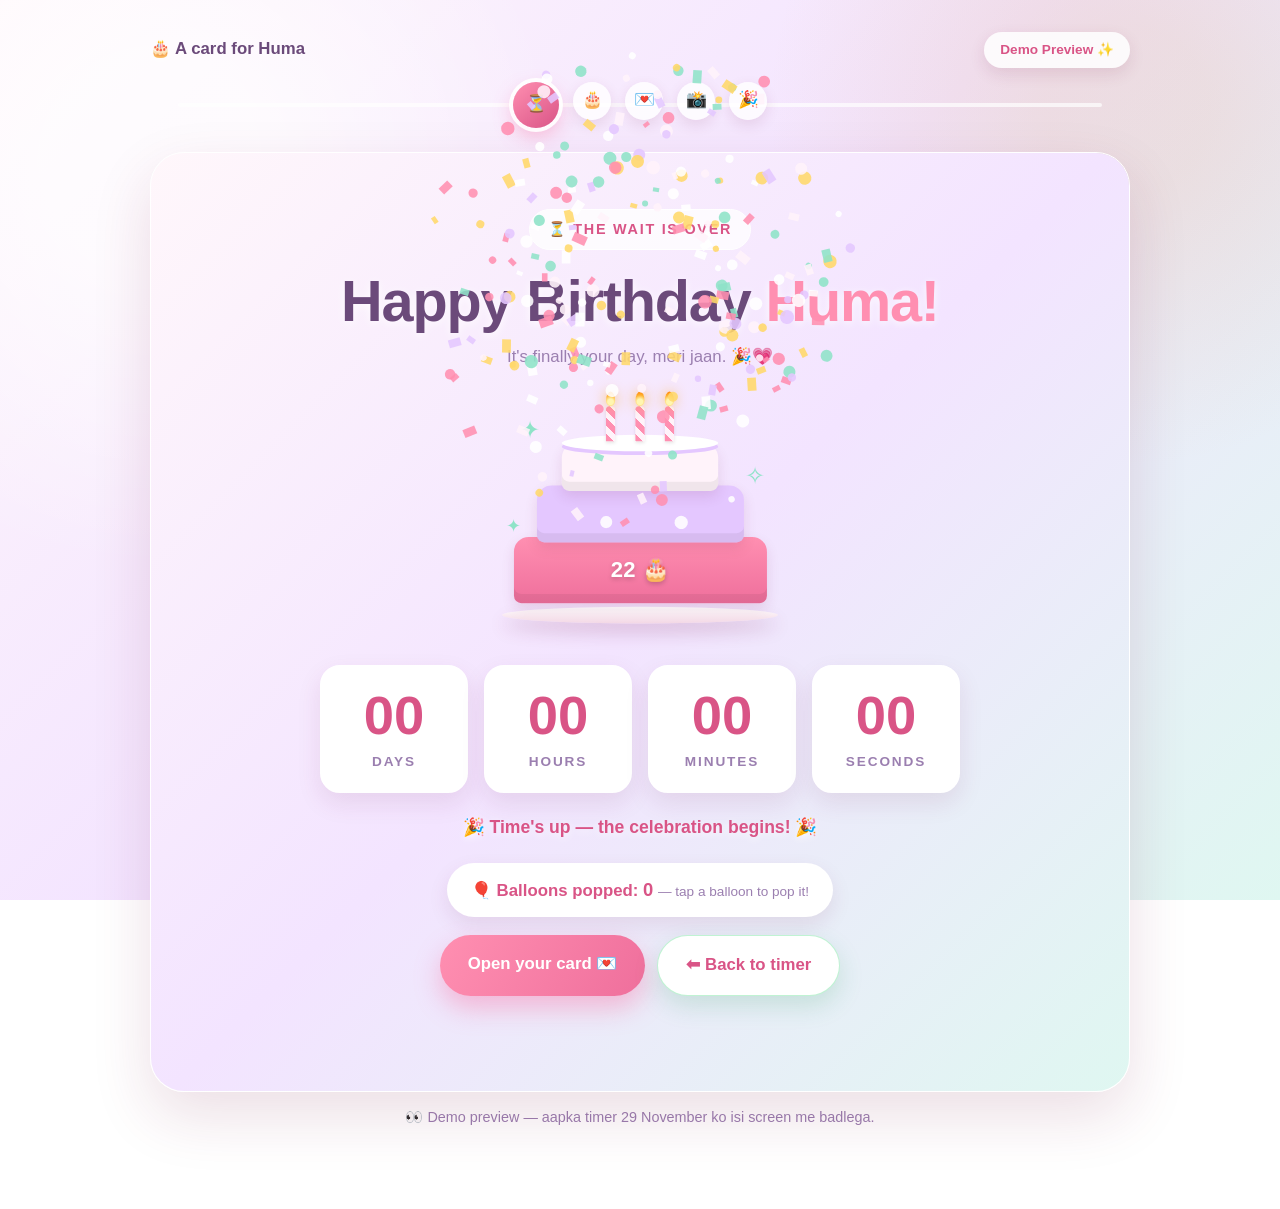
==== birthday-demo.html @ 2f36c4e3 "Huma" ====
<!DOCTYPE html>
<html lang="en">
<head>
  <meta charset="UTF-8" />
  <meta name="viewport" content="width=device-width, initial-scale=1.0" />
  <meta name="theme-color" content="#FF8FB1" />
  <meta name="description" content="A little birthday surprise for Huma — open the card and celebrate 29 November 💗" />
  <meta property="og:type" content="website" />
  <meta property="og:site_name" content="Huma's Birthday Card" />
  <meta property="og:title" content="Huma's Birthday Card 🎂" />
  <meta property="og:description" content="A little birthday surprise for Huma — open the card and celebrate 29 November 💗" />
  <meta property="og:image" content="https://huma-birthday-card.vercel.app/assets/images/og-preview.jpg" />
  <meta property="og:image:type" content="image/jpeg" />
  <meta property="og:image:width" content="1200" />
  <meta property="og:image:height" content="630" />
  <meta property="og:url" content="https://huma-birthday-card.vercel.app/" />
  <meta name="twitter:card" content="summary_large_image" />
  <meta name="twitter:title" content="Huma's Birthday Card 🎂" />
  <meta name="twitter:description" content="A little birthday surprise for Huma — open the card and celebrate 29 November 💗" />
  <meta name="twitter:image" content="https://huma-birthday-card.vercel.app/assets/images/og-preview.jpg" />

  <title>Demo — Happy Birthday, Huma! 🎉</title>
  <link rel="stylesheet" href="style.css?v=14" />
  <script src="script.js?v=2" defer></script>
  <script src="timer.js?v=5" defer></script>
  <script src="demo.js" defer></script>
</head>
<body data-page="timer">
  <canvas id="confetti" aria-hidden="true"></canvas>

  <main class="story-shell demo-shell">
    <div class="step-topbar">
      <span class="step-brand">🎂 A card for Huma</span>
      <span class="step-count">Demo Preview ✨</span>
    </div>
    <div class="progress-dots" aria-hidden="true">
      <span>⏳</span><span>🎂</span><span>💌</span><span>📸</span><span>🎉</span>
    </div>

    <section class="timer-section demo-section" id="demoSection">
      <div class="timer-bg" aria-hidden="true"></div>

      <div class="balloon-layer" id="balloonLayer" aria-hidden="true"></div>

      <div class="demo-content">
        <p class="eyebrow">⏳ The wait is over</p>
        <h1>Happy Birthday <span>Huma!</span></h1>
        <p class="timer-lead">It's finally your day, meri jaan. 🎉💗</p>

        <div class="cake-scene demo-cake" aria-hidden="true">
          <div class="sparkle s1">✦</div>
          <div class="sparkle s2">✧</div>
          <div class="sparkle s3">✦</div>
          <div class="candles">
            <div class="candle"><span class="flame"></span></div>
            <div class="candle"><span class="flame"></span></div>
            <div class="candle"><span class="flame"></span></div>
          </div>
          <div class="cake-layer layer-top"></div>
          <div class="cake-layer layer-mid"></div>
          <div class="cake-layer layer-base"></div>
          <div class="cake-plate"></div>
        </div>

        <div class="countdown-timer demo-timer" id="countdownTimer" aria-label="Countdown finished">
          <div class="timer-box"><span>00</span><small>Days</small></div>
          <div class="timer-box"><span>00</span><small>Hours</small></div>
          <div class="timer-box"><span>00</span><small>Minutes</small></div>
          <div class="timer-box"><span>00</span><small>Seconds</small></div>
        </div>

        <p class="demo-done">🎉 Time's up — the celebration begins! 🎉</p>

        <div class="pop-badge">
          🎈 Balloons popped: <strong id="popCount">0</strong>
          <span>— tap a balloon to pop it!</span>
        </div>

        <div class="timer-buttons">
          <a class="btn btn-primary" href="cover.html">Open your card 💌</a>
          <a class="btn btn-secondary" href="timer.html">⬅ Back to timer</a>
        </div>
      </div>
    </section>

    <p class="demo-note">👀 Demo preview — aapka timer 29 November ko isi screen me badlega.</p>
  </main>
</body>
</html>
---- style.css ----
/* ============================================================
   Birthday Wish for Huma — styles
   Palette: #FA699E | #FF9FC7 | #FFE7F0 | #4ADD82
   ============================================================ */

:root {
  --pink: #ff8fb1;
  --pink-soft: #e4c7ff;
  --pink-pale: #fff3fa;
  --green: #8fe3c8; /* mint accent */
  --ink: #6b4a7a;
  --ink-light: #9b7fb0;
  --white: #fffafd;
  --shadow: 0 20px 50px rgba(122, 30, 74, 0.18);
  --radius: 24px;
}

* {
  box-sizing: border-box;
  margin: 0;
  padding: 0;
}

html {
  scroll-behavior: smooth;
}

body {
  min-height: 100vh;
  font-family: "Trebuchet MS", "Segoe UI", Verdana, sans-serif;
  color: var(--ink);
  background:
    radial-gradient(circle at 12% 18%, rgba(255, 255, 255, 0.7) 0 8%, transparent 30%),
    radial-gradient(circle at 88% 12%, rgba(216, 166, 87, 0.16) 0 6%, transparent 26%),
    linear-gradient(135deg, #fff7fb 0%, #f3e4ff 48%, #dff7f1 100%);
  background-attachment: fixed;
  overflow-x: hidden;
  line-height: 1.6;
}

/* Confetti canvas */
#confetti {
  position: fixed;
  inset: 0;
  width: 100%;
  height: 100%;
  pointer-events: none;
  z-index: 40;
}

/* Floating background emojis */
.floaties {
  position: fixed;
  inset: 0;
  pointer-events: none;
  z-index: 0;
  overflow: hidden;
}

.floatie {
  position: absolute;
  bottom: -80px;
  font-size: 2rem;
  opacity: 0.55;
  animation: floatUp linear infinite;
}

.f1 { left: 6%;  font-size: 2.6rem; animation-duration: 17s; animation-delay: 0s; }
.f2 { left: 19%; animation-duration: 21s; animation-delay: 3s; }
.f3 { left: 31%; font-size: 1.6rem; animation-duration: 15s; animation-delay: 6s; }
.f4 { left: 46%; animation-duration: 24s; animation-delay: 1s; }
.f5 { left: 61%; font-size: 2.2rem; animation-duration: 19s; animation-delay: 8s; }
.f6 { left: 75%; animation-duration: 22s; animation-delay: 4s; }
.f7 { left: 88%; font-size: 1.7rem; animation-duration: 18s; animation-delay: 2s; }
.f8 { left: 96%; font-size: 2rem; animation-duration: 25s; animation-delay: 10s; }

@keyframes floatUp {
  0%   { transform: translateY(0) rotate(0deg); opacity: 0; }
  10%  { opacity: 0.55; }
  90%  { opacity: 0.55; }
  100% { transform: translateY(-115vh) rotate(25deg); opacity: 0; }
}

/* ========================= HERO ========================= */
.hero {
  position: relative;
  z-index: 1;
  min-height: 100vh;
  display: flex;
  flex-direction: column;
  justify-content: center;
  align-items: center;
  padding: 70px 24px 90px;
}

.hero-inner {
  width: min(1120px, 100%);
  display: grid;
  grid-template-columns: 1.15fr 0.85fr;
  gap: 60px;
  align-items: center;
}

.eyebrow {
  display: inline-block;
  font-size: 0.85rem;
  letter-spacing: 0.12em;
  text-transform: uppercase;
  font-weight: bold;
  color: var(--ink-light);
  background: rgba(255, 255, 255, 0.6);
  padding: 8px 18px;
  border-radius: 999px;
  border: 1px solid rgba(255, 255, 255, 0.8);
  margin-bottom: 20px;
}

h1 {
  font-size: clamp(2.6rem, 6vw, 4.8rem);
  line-height: 1.08;
  font-weight: 900;
  letter-spacing: -0.02em;
  text-shadow: 0 4px 18px rgba(255, 255, 255, 0.45);
}

h1 .name {
  display: block;
  margin-top: 6px;
  font-size: 0.72em;
  background: linear-gradient(90deg, var(--pink), #d95486 45%, var(--green));
  -webkit-background-clip: text;
  background-clip: text;
  color: transparent;
  -webkit-text-fill-color: transparent;
}

.badges {
  display: flex;
  flex-wrap: wrap;
  gap: 12px;
  margin: 24px 0 18px;
}

.badge {
  font-size: 0.95rem;
  font-weight: bold;
  padding: 9px 18px;
  border-radius: 999px;
  background: var(--white);
  box-shadow: 0 8px 20px rgba(122, 30, 74, 0.12);
}

.badge-age { color: #d95486; }
.badge-age strong { font-size: 1.15rem; }
.badge-date { color: #2f9e5c; background: #f2fff7; }

.hero-subtitle {
  font-size: 1.1rem;
  color: var(--ink-light);
  margin-bottom: 28px;
}

.hero-actions {
  display: flex;
  flex-wrap: wrap;
  gap: 14px;
  margin-top: 28px;
}

.btn {
  border: none;
  cursor: pointer;
  font-family: inherit;
  font-size: 1rem;
  font-weight: bold;
  padding: 14px 26px;
  border-radius: 999px;
  transition: transform 0.2s ease, box-shadow 0.2s ease, background 0.2s ease;
}

.btn:hover { transform: translateY(-3px); }
.btn:active { transform: translateY(0); }
.btn:focus-visible { outline: 3px solid var(--green); outline-offset: 3px; }

.btn-primary {
  color: #fff;
  background: linear-gradient(120deg, var(--pink), #ef6f9c);
  box-shadow: 0 12px 26px rgba(250, 105, 158, 0.4);
}
.btn-primary:hover { box-shadow: 0 16px 32px rgba(250, 105, 158, 0.5); }

.btn-secondary {
  color: #2f9e5c;
  background: #fff;
  box-shadow: 0 10px 24px rgba(47, 158, 92, 0.18);
  border: 1px solid rgba(74, 221, 130, 0.35);
}

.btn-secondary.playing {
  background: var(--green);
  color: #fff;
}

/* ---------- Cake illustration ---------- */
.hero-art {
  position: relative;
  display: flex;
  flex-direction: column;
  align-items: center;
  justify-content: center;
  min-height: 380px;
}

.glow-ring {
  position: absolute;
  width: 330px;
  height: 330px;
  border-radius: 50%;
  background: radial-gradient(circle, rgba(255, 255, 255, 0.7) 0%, rgba(255, 159, 199, 0.25) 55%, transparent 72%);
  animation: pulse 4s ease-in-out infinite;
}

@keyframes pulse {
  0%, 100% { transform: scale(1); opacity: 0.8; }
  50% { transform: scale(1.08); opacity: 1; }
}

.cake-scene {
  position: relative;
  width: 280px;
  height: 270px;
  display: flex;
  flex-direction: column;
  align-items: center;
  justify-content: flex-end;
}

.candles {
  display: flex;
  gap: 22px;
  margin-bottom: 2px;
  z-index: 3;
}

.candle {
  width: 10px;
  height: 38px;
  background: repeating-linear-gradient(45deg, var(--pink) 0 6px, var(--pink-pale) 6px 12px);
  border-radius: 4px 4px 0 0;
  position: relative;
  box-shadow: 0 2px 4px rgba(0,0,0,0.1);
}

.flame {
  position: absolute;
  top: -16px;
  left: 50%;
  width: 10px;
  height: 16px;
  margin-left: -5px;
  background: radial-gradient(circle at 50% 70%, #fff6b0 0 25%, #ffb02e 60%, #ff7b00 100%);
  border-radius: 50% 50% 50% 50% / 60% 60% 40% 40%;
  transform-origin: bottom center;
  animation: flicker 0.7s ease-in-out infinite alternate;
  box-shadow: 0 0 14px rgba(255, 176, 46, 0.8);
}

.candle:nth-child(2) .flame { animation-delay: 0.2s; }
.candle:nth-child(3) .flame { animation-delay: 0.4s; }

@keyframes flicker {
  from { transform: rotate(-6deg) scaleY(1); }
  to   { transform: rotate(6deg) scaleY(1.12); }
}

.cake-layer {
  width: 100%;
  border-radius: 16px 16px 8px 8px;
  box-shadow: inset 0 -10px 0 rgba(0, 0, 0, 0.06), 0 6px 14px rgba(122, 30, 74, 0.12);
  position: relative;
}

.layer-top {
  width: 170px;
  height: 52px;
  background: var(--pink-pale);
  z-index: 2;
}
.layer-top::before {
  content: "";
  position: absolute;
  top: -9px;
  left: 0;
  right: 0;
  height: 18px;
  border-radius: 50%;
  background: #fff;
  box-shadow: 0 4px 0 var(--pink-soft);
}
.layer-mid {
  width: 225px;
  height: 62px;
  background: var(--pink-soft);
  z-index: 1;
  margin-top: -6px;
}
.layer-base {
  width: 275px;
  height: 72px;
  background: linear-gradient(180deg, var(--pink), #ef6f9c);
  margin-top: -6px;
}
.layer-base::after {
  content: "22 🎂";
  position: absolute;
  inset: 0;
  display: grid;
  place-items: center;
  color: #fff;
  font-weight: 900;
  font-size: 1.5rem;
  text-shadow: 0 2px 6px rgba(0,0,0,0.2);
}

.cake-plate {
  width: 300px;
  height: 18px;
  border-radius: 50%;
  background: linear-gradient(180deg, #fff, #f3d7e5);
  margin-top: 4px;
  box-shadow: 0 10px 20px rgba(122, 30, 74, 0.2);
}

.sparkle {
  position: absolute;
  color: var(--green);
  font-size: 1.6rem;
  animation: twinkle 1.8s ease-in-out infinite;
}
.s1 { top: 40px; left: 10px; }
.s2 { top: 90px; right: 4px; animation-delay: 0.6s; }
.s3 { top: 150px; left: -6px; font-size: 1.2rem; animation-delay: 1s; }

@keyframes twinkle {
  0%, 100% { transform: scale(0.7); opacity: 0.4; }
  50% { transform: scale(1.25); opacity: 1; }
}

.art-caption {
  margin-top: 18px;
  font-weight: bold;
  color: var(--ink);
  text-shadow: 0 2px 8px rgba(255, 255, 255, 0.85);
  font-size: 1.05rem;
}

.scroll-hint {
  position: absolute;
  bottom: 26px;
  left: 50%;
  transform: translateX(-50%);
  color: rgba(90, 30, 66, 0.7);
  text-decoration: none;
  font-size: 0.85rem;
  letter-spacing: 0.1em;
  animation: bob 2s ease-in-out infinite;
}
@keyframes bob { 0%,100% { transform: translate(-50%, 0); } 50% { transform: translate(-50%, 8px); } }

/* ========================= SECTIONS ========================= */
.wish-section {
  position: relative;
  z-index: 1;
  padding: 90px 24px 40px;
  max-width: 900px;
  margin: 0 auto;
}

.section-heading {
  text-align: center;
  margin-bottom: 40px;
}

.kicker {
  display: inline-block;
  font-size: 0.8rem;
  text-transform: uppercase;
  letter-spacing: 0.18em;
  font-weight: bold;
  color: #2f9e5c;
  background: rgba(255, 255, 255, 0.75);
  padding: 6px 16px;
  border-radius: 999px;
  margin-bottom: 14px;
}

.section-heading h2 {
  font-size: clamp(1.8rem, 4vw, 2.8rem);
  color: var(--ink);
  text-shadow: 0 2px 8px rgba(255, 255, 255, 0.85);
}

.section-heading p {
  color: var(--ink);
  margin-top: 8px;
  font-size: 1rem;
}

/* ---------- Envelope & letter ---------- */
.wish-stage {
  position: relative;
  min-height: 340px;
  display: grid;
  place-items: center;
}

.envelope {
  width: 280px;
  height: 190px;
  position: relative;
  transition: opacity 0.5s ease, transform 0.5s ease;
}

.envelope.hidden {
  opacity: 0;
  transform: translateY(-20px) scale(0.9);
  pointer-events: none;
}

.envelope-body {
  position: absolute;
  inset: 0;
  background: linear-gradient(160deg, #fff, var(--pink-pale));
  border-radius: 14px;
  box-shadow: var(--shadow);
  display: flex;
  flex-direction: column;
  justify-content: flex-end;
  align-items: center;
  padding-bottom: 22px;
  border: 1px solid rgba(250, 105, 158, 0.2);
}

.envelope-flap {
  position: absolute;
  top: 0;
  left: 0;
  right: 0;
  height: 110px;
  background: linear-gradient(160deg, var(--pink-soft), var(--pink));
  clip-path: polygon(0 0, 100% 0, 50% 100%);
  border-radius: 14px 14px 0 0;
  z-index: 2;
}

.seal {
  position: absolute;
  top: 78px;
  left: 50%;
  transform: translateX(-50%);
  width: 46px;
  height: 46px;
  border-radius: 50%;
  background: #fff;
  display: grid;
  place-items: center;
  font-size: 1.3rem;
  box-shadow: 0 4px 12px rgba(122, 30, 74, 0.25);
  z-index: 3;
}

.envelope-body p {
  font-weight: bold;
  color: #d95486;
  font-size: 1.05rem;
}
.envelope-body small { color: var(--ink-light); font-size: 0.78rem; }

.letter {
  display: none;
  width: min(680px, 100%);
  background: var(--white);
  border-radius: var(--radius);
  padding: 44px 42px;
  box-shadow: var(--shadow);
  border: 1px solid rgba(250, 105, 158, 0.18);
  position: relative;
  overflow: hidden;
}

.letter::before {
  content: "";
  position: absolute;
  top: 0; left: 0; right: 0;
  height: 8px;
  background: linear-gradient(90deg, var(--pink), var(--pink-soft), var(--green));
}

.letter.show {
  display: block;
  animation: letterIn 0.7s cubic-bezier(0.2, 0.8, 0.2, 1) both;
}

@keyframes letterIn {
  from { opacity: 0; transform: translateY(40px) rotate(-2deg) scale(0.96); }
  to   { opacity: 1; transform: translateY(0) rotate(0) scale(1); }
}

.letter-head { text-align: center; margin-bottom: 24px; }
.letter-head span { font-size: 2rem; }
.letter-head h3 { color: #d95486; font-size: 1.7rem; margin-top: 4px; }

.letter-body p {
  margin-bottom: 18px;
  font-size: 1.05rem;
  line-height: 1.85;
  color: var(--ink);
}

.letter-body .lead {
  font-weight: bold;
  font-size: 1.15rem;
  color: #d95486;
  background: linear-gradient(90deg, var(--pink-pale), transparent);
  padding: 12px 16px;
  border-radius: 12px;
  border-left: 4px solid var(--pink);
}

.letter-body .sign-off {
  text-align: center;
  font-size: 1.4rem;
  font-weight: 900;
  margin-top: 26px;
  color: #2f9e5c;
}

.letter-foot {
  text-align: center;
  margin-top: 26px;
  padding-top: 18px;
  border-top: 1px dashed var(--pink-soft);
  font-style: italic;
  color: var(--ink-light);
}

/* ========================= FOOTER ========================= */
.footer {
  position: relative;
  z-index: 1;
  text-align: center;
  padding: 40px 20px 50px;
  color: #fff;
  background: linear-gradient(120deg, rgba(209, 60, 134, 0.85), rgba(250, 105, 158, 0.85));
}

.footer-hearts { font-size: 1.4rem; letter-spacing: 6px; margin-bottom: 10px; }
.footer p { margin: 4px 0; }
.footer-small { font-size: 0.85rem; opacity: 0.85; }

/* ========================= RESPONSIVE ========================= */
@media (max-width: 900px) {
  .hero-inner {
    grid-template-columns: 1fr;
    text-align: center;
    gap: 30px;
  }
  .badges, .hero-actions { justify-content: center; }
  .hero-art { order: -1; min-height: 320px; }
}

@media (max-width: 560px) {
  .hero { padding: 50px 18px 80px; }
  .letter { padding: 30px 22px; }
  .letter-body p { font-size: 0.98rem; }
  .btn { padding: 12px 18px; font-size: 0.92rem; }
  .floatie { font-size: 1.5rem; }
}

@media (prefers-reduced-motion: reduce) {
  *, *::before, *::after {
    animation-duration: 0.01ms !important;
    animation-iteration-count: 1 !important;
    scroll-behavior: auto !important;
  }
}

/* ============================================================
   MULTI-PAGE ADDITIONS: nav, inner pages, gallery, lightbox
   ============================================================ */

/* ---------- Shared top navigation ---------- */
.site-header {
  position: sticky;
  top: 0;
  z-index: 30;
  background: rgba(255, 255, 255, 0.6);
  backdrop-filter: blur(14px);
  border-bottom: 1px solid rgba(255, 255, 255, 0.85);
  box-shadow: 0 4px 18px rgba(122, 30, 74, 0.08);
}

.nav-wrap {
  width: min(1120px, 100%);
  margin: 0 auto;
  padding: 12px 24px;
  display: flex;
  align-items: center;
  justify-content: space-between;
  gap: 16px;
}

.nav-brand {
  font-weight: 900;
  font-size: 1.05rem;
  color: #d95486;
  text-decoration: none;
  white-space: nowrap;
}

.nav-links {
  display: flex;
  gap: 8px;
  flex-wrap: wrap;
}

.nav-link {
  display: inline-block;
  padding: 8px 18px;
  border-radius: 999px;
  text-decoration: none;
  font-weight: bold;
  font-size: 0.92rem;
  color: var(--ink);
  transition: background 0.2s ease, color 0.2s ease, transform 0.2s ease;
}

.nav-link:hover {
  background: rgba(255, 255, 255, 0.9);
  transform: translateY(-2px);
}

.nav-link.active {
  color: #fff;
  background: linear-gradient(120deg, var(--pink), #ef6f9c);
  box-shadow: 0 6px 16px rgba(250, 105, 158, 0.35);
}

.nav-toggle {
  display: none;
  border: none;
  background: var(--pink);
  color: #fff;
  font-size: 1.2rem;
  width: 42px;
  height: 42px;
  border-radius: 12px;
  cursor: pointer;
}

/* Buttons used as links */
.btn {
  display: inline-block;
  text-decoration: none;
}

/* Home hero now sits below the sticky nav */
.hero { padding-top: 100px; }

/* ---------- Explore cards on Home ---------- */
.explore {
  position: relative;
  z-index: 1;
  max-width: 1060px;
  margin: 0 auto;
  padding: 40px 24px 100px;
}

.teasers {
  display: grid;
  grid-template-columns: repeat(auto-fit, minmax(250px, 1fr));
  gap: 22px;
}

.teaser-card {
  background: rgba(255, 255, 255, 0.85);
  backdrop-filter: blur(8px);
  border: 1px solid rgba(255, 255, 255, 0.95);
  border-radius: var(--radius);
  padding: 30px 26px;
  text-decoration: none;
  color: var(--ink);
  box-shadow: var(--shadow);
  transition: transform 0.25s ease, box-shadow 0.25s ease;
}

.teaser-card:hover {
  transform: translateY(-8px);
  box-shadow: 0 24px 44px rgba(122, 30, 74, 0.24);
}

.teaser-card .icon {
  font-size: 2.6rem;
  display: block;
  margin-bottom: 12px;
}

.teaser-card h3 { color: #d95486; font-size: 1.25rem; margin-bottom: 8px; }
.teaser-card p { font-size: 0.96rem; line-height: 1.7; color: var(--ink-light); }

.teaser-link {
  display: inline-block;
  margin-top: 16px;
  font-weight: bold;
  color: #2f9e5c;
}

/* ---------- Inner page layout ---------- */
.page-hero {
  position: relative;
  z-index: 1;
  width: min(1000px, 100%);
  margin: 0 auto;
  padding: 70px 24px 40px;
}

.page-hero.narrow { width: min(800px, 100%); }

.wish-actions,
.next-page {
  display: flex;
  justify-content: center;
  flex-wrap: wrap;
  gap: 14px;
  margin: 36px auto 90px;
}

.wish-actions { margin-top: 26px; }

/* ---------- Gallery ---------- */
.hint-box {
  background: rgba(255, 255, 255, 0.78);
  border: 1px dashed var(--pink);
  border-radius: 16px;
  padding: 16px 20px;
  font-size: 0.92rem;
  line-height: 1.7;
  margin-bottom: 34px;
  color: var(--ink);
}

.hint-box code {
  background: var(--pink-pale);
  padding: 2px 6px;
  border-radius: 6px;
  font-size: 0.85rem;
  word-break: break-all;
}

.gallery-grid {
  display: grid;
  grid-template-columns: repeat(auto-fill, minmax(220px, 1fr));
  gap: 24px;
  padding: 10px 4px 20px;
}

.gallery-card {
  background: #fff;
  padding: 14px 14px 20px;
  border-radius: 10px;
  box-shadow: 0 14px 28px rgba(122, 30, 74, 0.18);
  cursor: pointer;
  transform: rotate(-2deg);
  transition: transform 0.25s ease, box-shadow 0.25s ease;
}

.gallery-card:nth-child(even) { transform: rotate(2deg); }

.gallery-card:hover {
  transform: rotate(0deg) translateY(-8px);
  box-shadow: 0 22px 40px rgba(122, 30, 74, 0.26);
}

.gallery-emoji,
.gallery-card img {
  display: block;
  width: 100%;
  height: 190px;
  border-radius: 8px;
  object-fit: cover;
}

.gallery-card img { border: 1px solid rgba(255, 255, 255, 0.9); }

.gallery-emoji {
  display: grid;
  place-items: center;
  font-size: 4rem;
  background: linear-gradient(140deg, var(--pink-pale), var(--pink-soft));
}

.gallery-card p {
  text-align: center;
  margin-top: 14px;
  font-weight: bold;
  color: #d95486;
  font-size: 0.95rem;
}

/* ---------- Lightbox ---------- */
.lightbox {
  position: fixed;
  inset: 0;
  z-index: 60;
  display: none;
  place-items: center;
  padding: 24px;
  background: rgba(70, 14, 45, 0.78);
  backdrop-filter: blur(6px);
}

.lightbox.show { display: grid; }

.lightbox-inner {
  position: relative;
  width: min(520px, 100%);
  background: #fff;
  border-radius: 24px;
  padding: 30px;
  text-align: center;
  box-shadow: 0 30px 70px rgba(0, 0, 0, 0.3);
}

.lightbox-close {
  position: absolute;
  top: 12px;
  right: 16px;
  border: none;
  background: var(--pink-pale);
  color: #d95486;
  width: 34px;
  height: 34px;
  border-radius: 50%;
  font-weight: bold;
  cursor: pointer;
}

.lightbox-emoji { display: block; font-size: 5rem; margin: 10px 0; }
.lightbox-inner img { max-width: 100%; max-height: 65vh; object-fit: contain; border-radius: 16px; }
.lightbox-inner p { margin-top: 18px; color: var(--ink); font-size: 1.05rem; }

/* ---------- Responsive nav ---------- */
@media (max-width: 700px) {
  .nav-wrap { flex-wrap: wrap; padding: 10px 18px; }
  .nav-toggle { display: inline-flex; align-items: center; justify-content: center; }
  .nav-links {
    display: none;
    width: 100%;
    flex-direction: column;
    gap: 6px;
    padding-top: 6px;
  }
  .nav-links.open { display: flex; }
  .nav-link { text-align: center; }
  .page-hero { padding-top: 46px; }
  .hero { padding-top: 84px; }
}

/* ============================================================
   STEP-BY-STEP GREETING CARD
   ============================================================ */

.story-shell {
  position: relative;
  z-index: 1;
  width: min(920px, 100%);
  margin: 0 auto;
  padding: 32px 20px 80px;
}

.step-topbar {
  display: flex;
  align-items: center;
  justify-content: space-between;
  gap: 12px;
  margin-bottom: 14px;
}

.step-brand {
  font-weight: 900;
  font-size: 1.05rem;
  color: var(--ink);
  text-shadow: 0 2px 8px rgba(255, 255, 255, 0.85);
}

.step-count {
  background: rgba(255, 255, 255, 0.85);
  color: #d95486;
  font-weight: bold;
  font-size: 0.85rem;
  padding: 7px 16px;
  border-radius: 999px;
  box-shadow: 0 6px 16px rgba(122, 30, 74, 0.12);
}

.progress-dots {
  display: flex;
  justify-content: center;
  gap: 8px;
  margin-bottom: 20px;
}

.progress-dots span {
  width: 38px;
  height: 7px;
  border-radius: 999px;
  background: rgba(255, 255, 255, 0.6);
  transition: background 0.3s ease, box-shadow 0.3s ease;
}

.progress-dots span.done { background: var(--green); }
.progress-dots span.active {
  background: #fff;
  box-shadow: 0 0 0 3px rgba(250, 105, 158, 0.55);
}

.step-card {
  position: relative;
  overflow: hidden;
  background: var(--white);
  border: 1px solid rgba(255, 255, 255, 0.95);
  border-radius: 32px;
  padding: 38px 40px 26px;
  box-shadow: 0 30px 70px rgba(122, 30, 74, 0.25);
  animation: cardIn 0.65s cubic-bezier(0.2, 0.8, 0.2, 1) both;
}

.step-card::before {
  content: "";
  position: absolute;
  top: 0; left: 0; right: 0;
  height: 8px;
  background: linear-gradient(90deg, var(--pink), var(--pink-soft), var(--green));
}

@keyframes cardIn {
  from { opacity: 0; transform: translateY(35px) rotate(-1.5deg) scale(0.96); }
  to   { opacity: 1; transform: translateY(0) rotate(0) scale(1); }
}

.card-inner { min-height: 300px; }

.card-home .card-inner {
  display: grid;
  grid-template-columns: 1.15fr 0.85fr;
  gap: 24px;
  align-items: center;
}

.card-home .hero-art {
  transform: scale(0.78);
  transform-origin: center;
  min-height: 290px;
}

.card-home h1 { font-size: clamp(2rem, 4.5vw, 3.3rem); }

.card-title {
  font-size: clamp(1.8rem, 4vw, 2.6rem);
  color: #d95486;
  text-align: center;
  margin-bottom: 8px;
}

.card-subtitle {
  text-align: center;
  color: var(--ink-light);
  margin-bottom: 24px;
}

.step-footer {
  display: flex;
  align-items: center;
  justify-content: space-between;
  gap: 14px;
  margin-top: 24px;
  padding-top: 20px;
  border-top: 1px dashed var(--pink-soft);
}

.step-hint { color: var(--ink-light); font-size: 0.9rem; }
.step-footer .btn { min-width: 130px; text-align: center; }

/* Finale card */
.finale-card { text-align: center; }
.finale-emoji {
  font-size: 5rem;
  line-height: 1;
  animation: bobCake 2.2s ease-in-out infinite;
  display: inline-block;
}
@keyframes bobCake {
  0%, 100% { transform: translateY(0) rotate(-3deg); }
  50% { transform: translateY(-12px) rotate(3deg); }
}
.finale-card h2 { color: #d95486; font-size: clamp(1.8rem, 4vw, 2.6rem); margin: 16px 0 10px; }
.finale-card p { color: var(--ink-light); font-size: 1.05rem; }
.finale-message {
  display: none;
  margin: 24px auto 0;
  max-width: 520px;
  padding: 22px;
  border-radius: 20px;
  background: linear-gradient(140deg, var(--pink-pale), #fff);
  border: 1px solid var(--pink-soft);
  font-size: 1.15rem;
  font-weight: bold;
  color: #d95486;
  animation: letterIn 0.7s ease both;
}
.finale-message.show { display: block; }
.finale-actions { display: flex; justify-content: center; margin: 26px 0 4px; }

@media (max-width: 700px) {
  .story-shell { padding: 24px 14px 60px; }
  .step-card { padding: 30px 20px 22px; border-radius: 26px; }
  .card-home .card-inner { grid-template-columns: 1fr; gap: 0; }
  .card-home .hero-art { transform: scale(0.7); min-height: 250px; }
  .progress-dots span { width: 28px; }
  .step-footer { flex-direction: column; align-items: stretch; text-align: center; }
  .step-footer .btn { width: 100%; }
  .card-inner { min-height: 0; }
}

/* ============================================================
   PLAIN SECTIONS — only the Wish page uses the card frame
   ============================================================ */

.plain-section {
  position: relative;
  padding: 8px 4px 0;
}

.plain-section .card-title {
  color: var(--ink);
  text-shadow: 0 2px 8px rgba(255, 255, 255, 0.85);
}

.plain-section .card-subtitle,
.plain-section .step-hint,
.plain-section .eyebrow {
  color: #6b4a7a;
}

.plain-section .step-footer {
  border-top-color: rgba(255, 255, 255, 0.7);
}

.plain-section .btn-secondary {
  background: rgba(255, 255, 255, 0.95);
}

.plain-section .hint-box {
  background: rgba(255, 255, 255, 0.88);
}

.plain-section .gallery-card {
  background: #fff;
}

.plain-section .finale-emoji {
  filter: drop-shadow(0 12px 24px rgba(122, 30, 74, 0.3));
}

.plain-section h1 .name {
  -webkit-text-fill-color: transparent;
  color: transparent;
  filter: drop-shadow(0 2px 8px rgba(255, 255, 255, 0.6));
}

@media (max-width: 700px) {
  .plain-section { padding: 0; }
}

/* ============================================================
   TIMER STEP — heavy animation + poppable balloons
   ============================================================ */

.timer-shell { width: min(1020px, 100%); }

.timer-section {
  position: relative;
  isolation: isolate;
  overflow: hidden;
  border-radius: 34px;
  padding: 52px 30px 44px;
  min-height: 640px;
  box-shadow: 0 30px 70px rgba(122, 30, 74, 0.28);
  border: 1px solid rgba(255, 255, 255, 0.8);
}

.timer-bg {
  position: absolute;
  inset: 0;
  z-index: 0;
  background: linear-gradient(270deg, #fa699e, #ff9fc7, #ffe7f0, #4add82, #fa699e);
  background-size: 400% 400%;
  animation: gradientShift 16s ease infinite;
  opacity: 0.42;
}

@keyframes gradientShift {
  0%   { background-position: 0% 50%; }
  50%  { background-position: 100% 50%; }
  100% { background-position: 0% 50%; }
}

.blob {
  position: absolute;
  z-index: 0;
  border-radius: 50%;
  filter: blur(45px);
  opacity: 0.55;
  pointer-events: none;
}
.blob-1 { width: 260px; height: 260px; background: #fff; top: -70px; left: -40px; animation: blobFloat 9s ease-in-out infinite; }
.blob-2 { width: 300px; height: 300px; background: #4add82; bottom: -110px; right: -50px; animation: blobFloat 12s ease-in-out infinite reverse; }
.blob-3 { width: 220px; height: 220px; background: #ffd166; top: 40%; left: 45%; animation: blobFloat 11s ease-in-out infinite; }

@keyframes blobFloat {
  0%, 100% { transform: translate(0, 0) scale(1); }
  50%      { transform: translate(35px, -30px) scale(1.15); }
}

.balloon-layer {
  position: absolute;
  inset: 0;
  z-index: 22;
  pointer-events: none;
  overflow: hidden;
}

.balloon {
  position: absolute;
  bottom: -130px;
  width: var(--size);
  height: calc(var(--size) * 1.25);
  padding: 0;
  border: none;
  border-radius: 50% 50% 45% 45% / 60% 60% 40% 40%;
  background:
    radial-gradient(circle at 30% 24%, rgba(255, 255, 255, 0.7) 0 10%, transparent 45%),
    var(--balloon-color);
  box-shadow: inset -8px -10px 20px rgba(0, 0, 0, 0.12), 0 8px 20px rgba(60, 8, 40, 0.22);
  cursor: pointer;
  pointer-events: auto;
  opacity: 0.55;
  animation: balloonRise var(--duration) linear var(--delay) forwards;
}

.balloon::before {
  content: "";
  position: absolute;
  bottom: -9px;
  left: 50%;
  transform: translateX(-50%);
  border-left: 7px solid transparent;
  border-right: 7px solid transparent;
  border-top: 11px solid var(--balloon-color);
  opacity: 0.6;
}

.balloon::after {
  content: "";
  position: absolute;
  bottom: -48px;
  left: 50%;
  width: 1px;
  height: 42px;
  background: rgba(255, 255, 255, 0.5);
}

.balloon:hover {
  filter: brightness(1.12) drop-shadow(0 0 16px rgba(255, 255, 255, 0.9));
}

.balloon.popping {
  animation: none;
  transform: scale(1.6);
  opacity: 0 !important;
  transition: transform 0.28s ease, opacity 0.28s ease;
}

@keyframes balloonRise {
  0%   { transform: translate(0, 0) rotate(-8deg); opacity: 0; }
  12%  { opacity: 0.85; }
  25%  { transform: translate(calc(var(--drift) * 0.25 + 14px), -25vh) rotate(7deg); }
  50%  { transform: translate(calc(var(--drift) * 0.5 - 12px), -50vh) rotate(-6deg); }
  75%  { transform: translate(calc(var(--drift) * 0.75 + 10px), -75vh) rotate(5deg); }
  88%  { opacity: 0.85; }
  100% { transform: translate(var(--drift), -115vh) rotate(9deg); opacity: 0; }
}

/* Cute kawaii faces — 6 different expressions */
.balloon-face {
  position: absolute;
  top: 30%;
  left: 50%;
  transform: translateX(-50%);
  display: flex;
  flex-direction: column;
  align-items: center;
  justify-content: center;
  gap: 7px;
  width: 66%;
  pointer-events: none;
}

/* eyes sit on top, side by side */
.balloon-face .eyes {
  display: flex;
  align-items: center;
  justify-content: center;
  gap: 7px;
}

/* default eye = round dot */
.balloon-face .eye {
  display: block;
  width: 5px;
  height: 6px;
  border-radius: 50%;
  background: #6b3a56;
}

/* default mouth = smile */
.balloon-face .mouth {
  display: block;
  width: 11px;
  height: 6px;
  border-bottom: 2px solid #6b3a56;
  border-radius: 0 0 12px 12px;
  margin-top: -2px;
}

/* wink = one flat closed eye */
.balloon-face .eye.wink {
  height: 2px;
  width: 7px;
  border-radius: 0;
  margin-top: 3px;
}

/* in love = heart eyes */
.balloon-face .eye.heart {
  width: auto;
  height: auto;
  background: none;
  color: #e8559a;
  font-size: 12px;
  line-height: 1;
  text-shadow: 0 1px 0 rgba(255, 255, 255, 0.6);
}

/* surprised = round O mouth */
.balloon-face .mouth.o {
  width: 8px;
  height: 9px;
  border: 2px solid #6b3a56;
  border-radius: 50%;
  background: #6b3a56;
  margin-top: 0;
}

/* sleepy = closed curved eyes */
.balloon-face .eye.sleepy {
  width: 7px;
  height: 5px;
  border-bottom: 2px solid #6b3a56;
  border-radius: 0 0 8px 8px;
  background: none;
}

/* cheeky = tongue out */
.balloon-face .mouth.tongue { position: relative; }
.balloon-face .mouth.tongue::after {
  content: "";
  position: absolute;
  top: 4px;
  left: 50%;
  transform: translateX(-50%);
  width: 5px;
  height: 7px;
  background: #e8559a;
  border-radius: 0 0 5px 5px;
}

/* POP! burst text */
.pop-text {
  position: fixed;
  z-index: 60;
  transform: translate(-50%, -50%);
  font-size: 1.4rem;
  font-weight: 900;
  color: #d95486;
  text-shadow: 0 2px 0 #fff, 0 0 12px rgba(255, 255, 255, 0.9);
  pointer-events: none;
  animation: popTextFloat 0.75s ease-out forwards;
}
@keyframes popTextFloat {
  0%   { opacity: 1; transform: translate(-50%, -50%) scale(0.6) rotate(-8deg); }
  40%  { opacity: 1; transform: translate(-50%, -90%) scale(1.2) rotate(4deg); }
  100% { opacity: 0; transform: translate(-50%, -160%) scale(1) rotate(0deg); }
}

/* Pop particles — fly out from the exact pop point */
.pop-particle {
  position: fixed;
  z-index: 61;
  width: var(--p-size);
  height: var(--p-size);
  border-radius: 50%;
  background: var(--p-color);
  box-shadow: 0 0 10px var(--p-color), 0 0 4px #fff;
  pointer-events: none;
  transform: translate(-50%, -50%);
  animation: particleFly 0.72s cubic-bezier(0.15, 0.7, 0.3, 1) forwards;
}
@keyframes particleFly {
  0%   { opacity: 1; transform: translate(-50%, -50%) scale(1); }
  100% { opacity: 0; transform: translate(calc(-50% + var(--px)), calc(-50% + var(--py))) scale(0.2); }
}

.pop-spark {
  position: fixed;
  z-index: 61;
  font-size: 1.05rem;
  pointer-events: none;
  transform: translate(-50%, -50%);
  filter: drop-shadow(0 2px 6px rgba(122, 30, 74, 0.3));
  animation: sparkFly 0.85s ease-out forwards;
}
@keyframes sparkFly {
  0%   { opacity: 1; transform: translate(-50%, -50%) scale(0.5) rotate(0deg); }
  100% { opacity: 0; transform: translate(calc(-50% + var(--px)), calc(-50% + var(--py))) scale(1.4) rotate(120deg); }
}

.ambient-sparkles {
  position: absolute;
  inset: 0;
  z-index: 4;
  pointer-events: none;
}

.ambient-sparkles span {
  position: absolute;
  left: var(--x);
  top: var(--y);
  font-size: 1.5rem;
  opacity: 0.85;
  animation: twinkle 2.4s ease-in-out var(--d) infinite;
}

.timer-content {
  position: relative;
  z-index: 10;
  text-align: center;
  color: #fff;
}

.timer-content .eyebrow {
  background: rgba(255, 255, 255, 0.3);
  color: #fff;
  border-color: rgba(255, 255, 255, 0.5);
}

.timer-content h1 {
  font-size: clamp(2rem, 5vw, 3.6rem);
  color: #fff;
  text-shadow: 0 4px 20px rgba(122, 30, 74, 0.4);
}

.timer-content h1 span {
  display: block;
  background: linear-gradient(90deg, #fff, #fff6b0, #4add82);
  -webkit-background-clip: text;
  background-clip: text;
  -webkit-text-fill-color: transparent;
  color: transparent;
}

.timer-lead {
  margin: 12px auto 4px;
  font-size: 1.05rem;
  color: #fff;
  text-shadow: 0 2px 10px rgba(122, 30, 74, 0.4);
}

.timer-glow {
  position: relative;
  width: 140px;
  height: 140px;
  margin: 12px auto 22px;
  display: grid;
  place-items: center;
}

.ring {
  position: absolute;
  border-radius: 50%;
  border: 2px solid rgba(255, 255, 255, 0.65);
  animation: ringPulse 3s ease-out infinite;
}
.ring-1 { inset: 0; }
.ring-2 { inset: -14px; animation-delay: 1s; }
.ring-3 { inset: -28px; animation-delay: 2s; }

@keyframes ringPulse {
  0%   { transform: scale(0.85); opacity: 0.9; }
  100% { transform: scale(1.25); opacity: 0; }
}

.glow-core {
  font-size: 3.6rem;
  filter: drop-shadow(0 8px 20px rgba(122, 30, 74, 0.4));
  animation: coreBob 2.4s ease-in-out infinite;
}

@keyframes coreBob {
  0%, 100% { transform: translateY(0) rotate(-4deg); }
  50%      { transform: translateY(-12px) rotate(4deg); }
}

.countdown-timer {
  display: grid;
  grid-template-columns: repeat(4, 1fr);
  gap: 12px;
  width: min(640px, 100%);
  margin: 0 auto;
}

.timer-box {
  perspective: 500px;
  background: rgba(255, 255, 255, 0.88);
  backdrop-filter: blur(12px);
  border: 1px solid rgba(255, 255, 255, 0.95);
  border-radius: 20px;
  padding: 16px 6px 12px;
  box-shadow: 0 14px 30px rgba(122, 30, 74, 0.22), 0 0 24px rgba(255, 255, 255, 0.35);
  animation: boxGlow 2.8s ease-in-out infinite;
}

.timer-box:nth-child(2) { animation-delay: 0.4s; }
.timer-box:nth-child(3) { animation-delay: 0.8s; }
.timer-box:nth-child(4) { animation-delay: 1.2s; }

@keyframes boxGlow {
  0%, 100% { box-shadow: 0 14px 30px rgba(122, 30, 74, 0.22), 0 0 18px rgba(255, 255, 255, 0.3); }
  50%      { box-shadow: 0 18px 38px rgba(122, 30, 74, 0.3), 0 0 34px rgba(255, 255, 255, 0.7); }
}

.timer-box span {
  display: inline-block;
  font-size: clamp(1.6rem, 5vw, 2.8rem);
  font-weight: 900;
  line-height: 1;
  color: #d95486;
  font-variant-numeric: tabular-nums;
}

.timer-box span.flip { animation: digitFlip 0.55s ease; }

@keyframes digitFlip {
  0%   { transform: rotateX(0deg); opacity: 1; }
  45%  { transform: rotateX(-90deg); opacity: 0.2; }
  55%  { transform: rotateX(90deg); opacity: 0.2; }
  100% { transform: rotateX(0deg); opacity: 1; }
}

.timer-box small {
  display: block;
  margin-top: 8px;
  font-size: 0.72rem;
  text-transform: uppercase;
  letter-spacing: 0.14em;
  color: #9b7fb0;
  font-weight: bold;
}

.timer-progress {
  width: min(640px, 100%);
  height: 12px;
  margin: 26px auto 8px;
  border-radius: 999px;
  background: rgba(255, 255, 255, 0.4);
  overflow: hidden;
  box-shadow: inset 0 2px 6px rgba(122, 30, 74, 0.15);
}

.timer-progress-fill {
  height: 100%;
  width: 0%;
  border-radius: 999px;
  background: linear-gradient(90deg, #fff, #ffd166, #4add82);
  background-size: 200% 100%;
  animation: shimmer 2.5s linear infinite;
  transition: width 1s ease;
}

@keyframes shimmer {
  0%   { background-position: 0% 50%; }
  100% { background-position: 200% 50%; }
}

.progress-caption {
  color: #fff;
  font-size: 0.9rem;
  text-shadow: 0 2px 8px rgba(122, 30, 74, 0.4);
}

.pop-badge {
  display: inline-block;
  margin-top: 22px;
  padding: 10px 20px;
  border-radius: 999px;
  background: rgba(255, 255, 255, 0.85);
  color: #d95486;
  font-weight: bold;
  box-shadow: 0 10px 24px rgba(122, 30, 74, 0.2);
  animation: popBadgePulse 2.6s ease-in-out infinite;
}

.pop-badge strong { font-size: 1.15rem; }
.pop-badge span { color: var(--ink-light); font-weight: normal; font-size: 0.85rem; }

@keyframes popBadgePulse {
  0%, 100% { transform: scale(1); }
  50%      { transform: scale(1.04); }
}

@media (max-width: 700px) {
  .timer-section { padding: 40px 16px 36px; min-height: 560px; border-radius: 26px; }
  .countdown-timer { gap: 7px; }
  .timer-box { padding: 12px 2px 10px; border-radius: 14px; }
  .timer-box small { font-size: 0.62rem; letter-spacing: 0.08em; }
  .pop-badge span { display: block; }
}

/* ============================================================
   TIMER EXTRAS — celebration + romantic details
   ============================================================ */

/* Celebrate / music buttons */
.timer-buttons {
  display: flex;
  justify-content: center;
  flex-wrap: wrap;
  gap: 12px;
  margin-top: 18px;
}

/* hidden YouTube audio player */
.youtube-holder {
  position: absolute;
  width: 1px;
  height: 1px;
  overflow: hidden;
  opacity: 0;
  pointer-events: none;
}

.btn-celebrate {
  color: #fff;
  background: linear-gradient(120deg, #2f9e5c, #4add82);
  box-shadow: 0 12px 26px rgba(47, 158, 92, 0.4);
}
.btn-celebrate:hover { box-shadow: 0 16px 34px rgba(47, 158, 92, 0.55); }
.btn-secondary.playing { background: var(--green); color: #fff; }

/* Typewriter quote box */
.quote-box {
  width: min(640px, 100%);
  min-height: 88px;
  margin: 26px auto 0;
  padding: 18px 24px;
  display: flex;
  align-items: center;
  justify-content: center;
  gap: 10px;
  border-radius: 22px;
  background: rgba(255, 255, 255, 0.86);
  backdrop-filter: blur(12px);
  border: 1px solid rgba(255, 255, 255, 0.95);
  box-shadow: 0 16px 34px rgba(122, 30, 74, 0.2);
  color: #d95486;
  font-weight: bold;
  font-size: 1.02rem;
  line-height: 1.5;
  animation: quoteGlow 3.4s ease-in-out infinite;
}

@keyframes quoteGlow {
  0%, 100% { box-shadow: 0 16px 34px rgba(122, 30, 74, 0.2); }
  50%      { box-shadow: 0 18px 40px rgba(250, 105, 158, 0.35), 0 0 26px rgba(255, 255, 255, 0.6); }
}

.quote-mark {
  font-size: 2.2rem;
  line-height: 1;
  color: var(--pink);
  opacity: 0.55;
}

#typeQuote::after {
  content: "|";
  margin-left: 2px;
  animation: caretBlink 0.7s step-end infinite;
  color: var(--green);
}

@keyframes caretBlink { 50% { opacity: 0; } }

/* Floating hearts */
.heart-layer {
  position: absolute;
  inset: 0;
  z-index: 6;
  pointer-events: none;
  overflow: hidden;
}

.floating-heart {
  position: absolute;
  bottom: -70px;
  font-size: var(--h-size);
  opacity: 0.85;
  animation: heartFloat var(--h-duration) linear forwards;
  filter: drop-shadow(0 4px 10px rgba(122, 30, 74, 0.2));
}

@keyframes heartFloat {
  0%   { transform: translate(0, 0) rotate(-8deg); opacity: 0; }
  12%  { opacity: 0.85; }
  85%  { opacity: 0.85; }
  100% { transform: translate(var(--h-drift), -115vh) rotate(10deg); opacity: 0; }
}

/* Cursor sparkle trail */
.cursor-sparkles {
  position: fixed;
  inset: 0;
  z-index: 55;
  pointer-events: none;
  overflow: hidden;
}

.cursor-heart {
  position: absolute;
  font-size: var(--trail-size);
  transform: translate(-50%, -50%);
  animation: heartTrail 0.95s ease-out forwards;
  filter: drop-shadow(0 3px 8px rgba(122, 30, 74, 0.4));
  pointer-events: none;
}

@keyframes heartTrail {
  0%   { opacity: 1; transform: translate(-50%, -50%) scale(0.5) rotate(-12deg); }
  100% { opacity: 0; transform: translate(calc(-50% + var(--trail-drift)), -190%) scale(1.4) rotate(16deg); }
}

@media (max-width: 700px) {
  .quote-box { font-size: 0.92rem; padding: 16px 18px; }
  .quote-mark { font-size: 1.6rem; }
  .timer-buttons .btn { width: 100%; }
}

/* ============================================================
   TIMER — stronger contrast + bigger elements
   ============================================================ */

.timer-bg {
  opacity: 0.82;
  background: linear-gradient(270deg, #f3e4ff, #fff7fb, #dff7f1, #ffd6e7, #f3e4ff);
}

.blob-1 { background: #ffb3d1; opacity: 0.4; }
.blob-2 { background: #1f8a4c; opacity: 0.4; }
.blob-3 { background: #ffd166; opacity: 0.35; }

.timer-section {
  min-height: 720px;
  padding: 64px 34px 56px;
}

.timer-shell .step-count {
  font-size: 0.98rem;
  padding: 9px 20px;
}

.timer-shell .progress-dots span { width: 38px; height: 38px; border-radius: 50%; }

.timer-content .eyebrow {
  background: rgba(70, 10, 45, 0.55);
  color: #fff;
  border-color: rgba(255, 255, 255, 0.6);
  font-size: 1rem;
  padding: 10px 22px;
  text-shadow: 0 2px 8px rgba(60, 8, 40, 0.6);
}

.timer-content h1 {
  font-size: clamp(2.4rem, 6vw, 4.4rem);
  text-shadow: 0 4px 22px rgba(60, 8, 40, 0.75), 0 0 40px rgba(60, 8, 40, 0.4);
}

.timer-content h1 span {
  background: none;
  background-clip: border-box;
  -webkit-background-clip: border-box;
  -webkit-text-fill-color: #fff6b0;
  color: #fff6b0;
  -webkit-text-stroke: 1px rgba(122, 30, 74, 0.35);
  text-shadow: 0 4px 18px rgba(60, 8, 40, 0.7);
}

.timer-lead {
  font-size: 1.25rem;
  text-shadow: 0 2px 14px rgba(60, 8, 40, 0.8);
}

.timer-glow {
  transform: scale(1.15);
  margin: 18px auto 26px;
}

.countdown-timer {
  width: min(760px, 100%);
  gap: 16px;
}

.timer-box {
  padding: 22px 8px 18px;
  border: 2px solid rgba(255, 255, 255, 0.9);
}

.timer-box span {
  font-size: clamp(2.1rem, 6vw, 3.4rem);
  color: #d95486;
  text-shadow: 0 2px 6px rgba(255, 255, 255, 0.8);
}

.timer-box small {
  font-size: 0.85rem;
  color: #6d3357;
}

.timer-progress {
  width: min(760px, 100%);
  height: 16px;
}

.progress-caption {
  font-size: 1.02rem;
  text-shadow: 0 2px 12px rgba(60, 8, 40, 0.8);
}

.pop-badge {
  font-size: 1.05rem;
  padding: 12px 24px;
  background: rgba(255, 255, 255, 0.92);
}

.timer-buttons .btn {
  font-size: 1.05rem;
  padding: 16px 28px;
}

.quote-box {
  width: min(720px, 100%);
  min-height: 104px;
  font-size: 1.18rem;
  background: rgba(255, 255, 255, 0.92);
  color: #a81b64;
}

.quote-mark { font-size: 2.6rem; }

.balloon {
  box-shadow: inset -10px -12px 24px rgba(0, 0, 0, 0.18), 0 10px 26px rgba(60, 8, 40, 0.3);
}

.floating-heart {
  filter: drop-shadow(0 4px 12px rgba(60, 8, 40, 0.35));
}

@media (max-width: 700px) {
  .timer-section { padding: 46px 16px 40px; min-height: 640px; }
  .timer-content h1 { font-size: clamp(2rem, 8vw, 3rem); }
  .timer-box span { font-size: clamp(1.7rem, 8vw, 2.4rem); }
  .timer-box small { font-size: 0.7rem; }
  .quote-box { font-size: 1rem; min-height: 90px; }
  .timer-lead { font-size: 1.05rem; }
  .timer-glow { transform: scale(1); }
}

/* ============================================================
   FINAL THEME — Rose Gold & Cream (soft, clean, minimal)
   ============================================================ */
.timer-bg {
  opacity: 1;
  background: linear-gradient(135deg, #fff7fb, #f3e4ff, #dff7f1);
  background-size: 100% 100%;
  animation: none;
}

.timer-section {
  box-shadow: 0 24px 60px rgba(122, 30, 74, 0.14);
  border-color: #fff;
}

.timer-content { color: var(--ink); }

.timer-content .eyebrow {
  background: rgba(255, 255, 255, 0.78);
  color: #d95486;
  border-color: #fff;
  text-shadow: none;
  font-size: 0.9rem;
}

.timer-content h1 {
  color: var(--ink);
  text-shadow: 0 2px 10px rgba(255, 255, 255, 0.85);
}

.timer-content h1 span {
  background: none;
  -webkit-text-fill-color: var(--pink);
  color: var(--pink);
  -webkit-text-stroke: 0;
  text-shadow: 0 2px 8px rgba(255, 255, 255, 0.85);
}

.timer-lead {
  color: var(--ink-light);
  text-shadow: none;
  font-size: 1.05rem;
}

.timer-glow { transform: scale(1); }
.ring { border-color: rgba(232, 106, 155, 0.4); }
.glow-core { filter: drop-shadow(0 6px 14px rgba(232, 106, 155, 0.35)); }

.timer-box {
  background: #fff;
  border-color: #fff;
  box-shadow: 0 10px 24px rgba(122, 30, 74, 0.1);
  animation: none;
}

.timer-box span { color: #d95486; text-shadow: none; }
.timer-box small { color: var(--ink-light); }

.timer-progress { background: rgba(255, 255, 255, 0.75); }
.timer-progress-fill {
  background: linear-gradient(90deg, var(--pink), var(--green));
  animation: none;
}
.progress-caption { color: var(--ink-light); text-shadow: none; }

.pop-badge {
  background: #fff;
  color: #d95486;
  box-shadow: 0 8px 20px rgba(122, 30, 74, 0.1);
}
.pop-badge span { color: var(--ink-light); }

.timer-shell .step-count { color: #d95486; }
.timer-shell .progress-dots span { background: rgba(255, 255, 255, 0.8); }
.timer-shell .progress-dots span.done { background: var(--green); }
.timer-shell .progress-dots span.active {
  width: 46px;
  height: 46px;
  background: linear-gradient(140deg, var(--pink), #d95486);
  box-shadow: 0 0 0 4px rgba(255, 255, 255, 0.92), 0 8px 20px rgba(250, 105, 158, 0.42);
}

.timer-buttons .btn-secondary { color: #d95486; }

.balloon { opacity: 0.85; }
.balloon:hover { opacity: 1; }

@media (max-width: 700px) {
  .timer-content h1 { font-size: clamp(2rem, 8vw, 3rem); }
  .timer-box span { font-size: clamp(1.7rem, 8vw, 2.4rem); }
  .timer-lead { font-size: 1rem; }
}

/* ============================================================
   DEMO — "time complete" preview screen
   ============================================================ */
.demo-shell { width: min(1020px, 100%); }

.demo-section {
  min-height: 940px;
  padding: 56px 30px 48px;
}

.demo-content {
  position: relative;
  z-index: 10;
  text-align: center;
  color: var(--ink);
}

.demo-content .eyebrow {
  background: rgba(255, 255, 255, 0.78);
  color: #d95486;
  border-color: #fff;
  text-shadow: none;
  font-size: 0.9rem;
}

.demo-content h1 {
  color: var(--ink);
  text-shadow: 0 2px 10px rgba(255, 255, 255, 0.85);
  font-size: clamp(2rem, 5.5vw, 3.6rem);
}

.demo-content h1 span {
  background: none;
  -webkit-text-fill-color: var(--pink);
  color: var(--pink);
  text-shadow: 0 2px 8px rgba(255, 255, 255, 0.85);
}

.demo-content .timer-lead {
  color: var(--ink-light);
  text-shadow: none;
  font-size: 1.05rem;
}

.demo-cake {
  margin: 4px auto 20px;
  transform: scale(0.92);
  transform-origin: top center;
}

.demo-timer {
  width: min(640px, 100%);
  margin-top: 2px;
}

.demo-timer .timer-box {
  background: #fff;
  border: 2px solid #fff;
  box-shadow: 0 10px 24px rgba(122, 30, 74, 0.1);
  animation: none;
}

.demo-timer .timer-box span { color: #d95486; text-shadow: none; }

.demo-done {
  color: #d95486;
  font-weight: 900;
  font-size: 1.1rem;
  margin: 20px 0 0;
  text-shadow: 0 2px 8px rgba(255, 255, 255, 0.9);
  animation: popBadgePulse 2.2s ease-in-out infinite;
}

.demo-note {
  text-align: center;
  color: var(--ink-light);
  font-size: 0.9rem;
  margin-top: 14px;
}

@media (max-width: 700px) {
  .demo-section { padding: 40px 14px 36px; min-height: 860px; }
  .demo-cake { transform: scale(0.78); }
  .demo-content h1 { font-size: clamp(1.8rem, 8vw, 2.6rem); }
}

/* ============================================================
   COVER — the main birthday celebration stage
   ============================================================ */
.card-home.celebration {
  position: relative;
  overflow: hidden;
  isolation: isolate;
  background:
    radial-gradient(circle at 10% 16%, rgba(255, 143, 177, 0.3), transparent 34%),
    radial-gradient(circle at 90% 10%, rgba(228, 199, 255, 0.38), transparent 32%),
    radial-gradient(circle at 50% 105%, rgba(143, 227, 200, 0.3), transparent 42%),
    rgba(255, 255, 255, 0.74);
}

.card-home.celebration .card-inner,
.card-home.celebration .step-footer {
  position: relative;
  z-index: 2;
}

.celebration-halo {
  position: absolute;
  z-index: 0;
  top: 50%;
  left: 50%;
  width: min(620px, 90vw);
  height: min(620px, 90vw);
  transform: translate(-50%, -50%);
  border-radius: 50%;
  background: conic-gradient(
    from 0deg,
    rgba(255, 143, 177, 0.24),
    rgba(228, 199, 255, 0.3),
    rgba(143, 227, 200, 0.24),
    rgba(255, 243, 250, 0.5),
    rgba(255, 143, 177, 0.24)
  );
  filter: blur(34px);
  opacity: 0.75;
  animation: haloSpin 18s linear infinite;
  pointer-events: none;
}

@keyframes haloSpin {
  to { transform: translate(-50%, -50%) rotate(360deg); }
}

.card-home.celebration .eyebrow {
  display: inline-block;
  font-size: 1rem;
  letter-spacing: 0.02em;
  background: rgba(255, 255, 255, 0.86);
  box-shadow: 0 8px 24px rgba(122, 30, 74, 0.1);
}

.celebration-title {
  position: relative;
  margin-bottom: 12px;
}

.celebration-title .happy {
  display: block;
  font-size: clamp(2.2rem, 6vw, 4rem);
  line-height: 1.02;
  background: linear-gradient(90deg, #d95486, #ff8fb1, #a06cd5, #8fe3c8, #d95486);
  background-size: 240% auto;
  -webkit-background-clip: text;
  background-clip: text;
  color: transparent;
  -webkit-text-fill-color: transparent;
  animation: titleShine 7s linear infinite;
  filter: drop-shadow(0 3px 12px rgba(255, 255, 255, 0.9));
}

.celebration-title .name {
  display: block;
  margin-top: 8px;
  font-size: clamp(1.9rem, 5vw, 3.1rem);
  background: linear-gradient(100deg, #d95486 10%, #ff8fb1 45%, #a06cd5 90%);
  background-size: 200% auto;
  -webkit-background-clip: text;
  background-clip: text;
  color: transparent;
  -webkit-text-fill-color: transparent;
  filter: drop-shadow(0 3px 10px rgba(255, 255, 255, 0.85));
  animation: titleShine 6s linear infinite reverse;
}

@keyframes titleShine {
  to { background-position: 240% center; }
}

.celebration-tagline {
  max-width: 520px;
  color: var(--ink-light);
  font-size: 1.08rem;
  line-height: 1.6;
  margin-bottom: 6px;
}

.card-home.celebration .badge {
  background: rgba(255, 255, 255, 0.92);
  border: 1px solid rgba(255, 255, 255, 0.95);
  box-shadow: 0 10px 24px rgba(122, 30, 74, 0.12);
  backdrop-filter: blur(8px);
}

.card-home.celebration .hero-actions {
  gap: 12px;
  margin-top: 22px;
}

.btn:disabled {
  cursor: default;
  opacity: 0.78;
  transform: none;
  box-shadow: 0 8px 20px rgba(250, 105, 158, 0.25);
}

.wish-message {
  min-height: 1.5em;
  margin-top: 16px;
  color: #d95486;
  font-weight: 800;
  font-size: 0.98rem;
  opacity: 0;
  transform: translateY(8px);
  transition: opacity 0.45s ease, transform 0.45s ease;
}

.wish-message.show {
  opacity: 1;
  transform: translateY(0);
}

/* Bigger, brighter cake stage */
.card-home.celebration .hero-art {
  transform: scale(0.95);
  min-height: 360px;
}

.card-home.celebration .glow-ring {
  width: 390px;
  height: 390px;
  background: radial-gradient(
    circle,
    rgba(255, 255, 255, 0.82) 0%,
    rgba(255, 159, 199, 0.3) 48%,
    rgba(228, 199, 255, 0.22) 64%,
    transparent 74%
  );
  animation-duration: 3.6s;
}

.card-home.celebration .cake-scene {
  width: 320px;
  height: 310px;
  animation: cakeFloat 5s ease-in-out infinite;
}

@keyframes cakeFloat {
  0%, 100% { transform: translateY(0); }
  50% { transform: translateY(-8px); }
}

.cake-banner {
  position: absolute;
  top: 2px;
  left: 50%;
  z-index: 6;
  transform: translateX(-50%) rotate(-3deg);
  white-space: nowrap;
  padding: 7px 18px;
  border-radius: 999px;
  border: 2px solid var(--pink-soft);
  background: linear-gradient(120deg, #fff, var(--pink-pale));
  color: #d95486;
  font-size: 0.78rem;
  font-weight: 900;
  letter-spacing: 0.12em;
  text-transform: uppercase;
  box-shadow: 0 10px 22px rgba(122, 30, 74, 0.16);
}

.cake-banner span {
  color: var(--green);
  margin-right: 4px;
}

.card-home.celebration .candles {
  gap: 26px;
  margin-top: 34px;
  margin-bottom: 4px;
}

.card-home.celebration .candle {
  width: 12px;
  height: 44px;
}

.smoke {
  position: absolute;
  top: -34px;
  left: 50%;
  width: 8px;
  height: 14px;
  margin-left: -4px;
  border-radius: 50%;
  background: rgba(110, 82, 100, 0.32);
  opacity: 0;
  transform: translateY(6px) scale(0.5);
  pointer-events: none;
}

.cake-scene.blown .flame {
  opacity: 0;
  animation: none;
  transform: scale(0);
}

.cake-scene.blown .smoke {
  animation: smokeRise 1.6s ease-out forwards;
}

.cake-scene.blown .candle:nth-child(2) .smoke { animation-delay: 0.12s; }
.cake-scene.blown .candle:nth-child(3) .smoke { animation-delay: 0.24s; }

@keyframes smokeRise {
  0% { opacity: 0.55; transform: translateY(6px) scale(0.5); }
  100% { opacity: 0; transform: translateY(-34px) scale(1.6); }
}

.cake-scene.blown .cake-banner {
  animation: bannerPop 0.6s ease;
}

@keyframes bannerPop {
  0% { transform: translateX(-50%) rotate(-3deg) scale(1); }
  45% { transform: translateX(-50%) rotate(3deg) scale(1.12); }
  100% { transform: translateX(-50%) rotate(-3deg) scale(1); }
}

.card-home.celebration .art-caption {
  color: #d95486;
  font-size: 1.05rem;
}

@media (max-width: 700px) {
  .card-home.celebration .hero-art {
    transform: scale(0.82);
    min-height: 300px;
  }
  .card-home.celebration .cake-scene {
    width: 300px;
    height: 292px;
  }
  .card-home.celebration .cake-banner {
    font-size: 0.64rem;
    padding: 6px 12px;
    letter-spacing: 0.08em;
  }
  .card-home.celebration .candles {
    gap: 20px;
    margin-top: 30px;
  }
  .celebration-tagline { font-size: 1rem; }
}

/* ============================================================
   COVER V5 — boxless animated heart celebration
   ============================================================ */
body[data-page="home"] {
  background:
    radial-gradient(circle at 12% 14%, rgba(255, 143, 177, 0.35), transparent 36%),
    radial-gradient(circle at 88% 10%, rgba(228, 199, 255, 0.42), transparent 34%),
    radial-gradient(circle at 50% 100%, rgba(143, 227, 200, 0.32), transparent 44%),
    linear-gradient(160deg, var(--white), #fff 55%, var(--pink-pale));
}

body[data-page="home"] .story-shell {
  width: min(1100px, 100%);
  padding: 24px 20px 60px;
}

.card-home.celebration {
  background: transparent;
  border: 0;
  box-shadow: none;
  padding: 0;
  overflow: visible;
}

.card-home.celebration .card-inner {
  gap: 46px;
  align-items: center;
}

.celebration-halo {
  width: min(760px, 96vw);
  height: min(760px, 96vw);
  opacity: 0.55;
  filter: blur(42px);
}

.card-home.celebration .hero-art {
  transform: none;
  min-height: 420px;
}

.heart-scene {
  position: relative;
  width: 380px;
  height: 380px;
  display: grid;
  place-items: center;
}

.heart-glow {
  position: absolute;
  width: 340px;
  height: 340px;
  border-radius: 50%;
  background: radial-gradient(
    circle,
    rgba(255, 255, 255, 0.92) 0%,
    rgba(255, 143, 177, 0.34) 46%,
    rgba(228, 199, 255, 0.24) 68%,
    transparent 76%
  );
  filter: blur(8px);
  animation: pulse 3.2s ease-in-out infinite;
}

.heart-shape {
  position: relative;
  z-index: 2;
  width: 230px;
  height: 210px;
  animation: heartBeat 1.6s ease-in-out infinite;
  filter: drop-shadow(0 22px 28px rgba(217, 84, 134, 0.38));
}

.heart-shape::before,
.heart-shape::after {
  content: "";
  position: absolute;
  top: 0;
  width: 115px;
  height: 180px;
  border-radius: 115px 115px 0 0;
  background: linear-gradient(160deg, #ff9fbf 0%, #ff8fb1 38%, #d95486 100%);
}

.heart-shape::before {
  left: 115px;
  transform: rotate(-45deg);
  transform-origin: 0 100%;
}

.heart-shape::after {
  left: 0;
  transform: rotate(45deg);
  transform-origin: 100% 100%;
}

.heart-inner {
  position: absolute;
  inset: 0;
  z-index: 3;
  display: flex;
  flex-direction: column;
  align-items: center;
  justify-content: center;
  color: #fff;
  text-align: center;
  text-shadow: 0 3px 10px rgba(122, 30, 74, 0.35);
  pointer-events: none;
}

.heart-kicker {
  font-size: 0.7rem;
  font-weight: 900;
  letter-spacing: 0.14em;
  text-transform: uppercase;
  opacity: 0.95;
}

.heart-age {
  font-size: 4.2rem;
  font-weight: 900;
  line-height: 1;
  margin: 2px 0;
}

.heart-name {
  font-size: 1rem;
  font-weight: 800;
}

@keyframes heartBeat {
  0%, 100% { transform: scale(1); }
  14% { transform: scale(1.07); }
  28% { transform: scale(1); }
  42% { transform: scale(1.05); }
  56% { transform: scale(1); }
}

.mini-hearts {
  position: absolute;
  inset: 0;
  z-index: 1;
  pointer-events: none;
}

.mh {
  position: absolute;
  font-size: 1.7rem;
  animation: heartFloat 4.2s ease-in-out infinite;
}

.mh1 { top: 22px; left: 34px; }
.mh2 { top: 60px; right: 24px; animation-delay: 0.5s; }
.mh3 { bottom: 58px; left: 14px; animation-delay: 1s; font-size: 1.4rem; }
.mh4 { bottom: 26px; right: 42px; animation-delay: 1.4s; }
.mh5 { top: 8px; left: 50%; animation-delay: 0.9s; font-size: 1.3rem; }
.mh6 { bottom: 96px; right: 6px; animation-delay: 1.8s; font-size: 1.5rem; }

@keyframes heartFloat {
  0%, 100% { transform: translateY(0) scale(0.92); opacity: 0.72; }
  50% { transform: translateY(-16px) scale(1.16); opacity: 1; }
}

.heart-scene.bursting .heart-shape {
  animation: heartPop 0.85s ease;
}

@keyframes heartPop {
  0% { transform: scale(1); }
  35% { transform: scale(1.22) rotate(-4deg); }
  60% { transform: scale(0.96) rotate(3deg); }
  100% { transform: scale(1); }
}

.heart-scene.bursting .mh {
  animation: heartFly 0.95s ease-out forwards;
}

.heart-scene.bursting .mh:nth-child(2) { animation-delay: 0.08s; }
.heart-scene.bursting .mh:nth-child(3) { animation-delay: 0.16s; }
.heart-scene.bursting .mh:nth-child(4) { animation-delay: 0.24s; }
.heart-scene.bursting .mh:nth-child(5) { animation-delay: 0.32s; }
.heart-scene.bursting .mh:nth-child(6) { animation-delay: 0.4s; }

@keyframes heartFly {
  to { transform: translateY(-80px) scale(1.7); opacity: 0; }
}

.card-home.celebration .art-caption {
  color: #d95486;
  font-size: 1.05rem;
}

@media (max-width: 700px) {
  body[data-page="home"] .story-shell {
    padding: 18px 14px 50px;
  }
  .card-home.celebration .card-inner {
    grid-template-columns: 1fr;
    gap: 8px;
    text-align: center;
  }
  .card-home.celebration .hero-text {
    display: flex;
    flex-direction: column;
    align-items: center;
  }
  .card-home.celebration .badges,
  .card-home.celebration .hero-actions {
    justify-content: center;
  }
  .celebration-tagline { max-width: 100%; }
  .heart-scene { transform: scale(0.84); }
}

/* ============================================================
   COVER V6 — cake restored on the boxless celebration stage
   ============================================================ */
.card-home.celebration .hero-art {
  transform: none;
  min-height: 420px;
}

.card-home.celebration .cake-scene {
  width: 360px;
  height: 350px;
  animation: cakeFloat 5s ease-in-out infinite;
}

.card-home.celebration .glow-ring {
  width: 420px;
  height: 420px;
}

.card-home.celebration .candles {
  gap: 28px;
  margin-top: 38px;
}

.card-home.celebration .candle {
  width: 12px;
  height: 44px;
}

@media (max-width: 700px) {
  .card-home.celebration .cake-scene {
    width: 300px;
    height: 300px;
  }
  .card-home.celebration .glow-ring {
    width: 320px;
    height: 320px;
  }
  .cake-banner {
    font-size: 0.66rem;
    padding: 6px 12px;
    letter-spacing: 0.08em;
  }
  .card-home.celebration .candles {
    gap: 20px;
    margin-top: 30px;
  }
}

/* ============================================================
   ANIMATED STEP INDICATORS + NEXT-ACTION HINTS
   ============================================================ */
.progress-dots span {
  position: relative;
  height: 9px;
  background: rgba(255, 255, 255, 0.68);
  transition: background 0.4s ease, box-shadow 0.4s ease, transform 0.4s ease;
}

.progress-dots span.done {
  background: linear-gradient(90deg, var(--green), #6fd3ae);
  box-shadow: 0 0 14px rgba(143, 227, 200, 0.65);
}

.progress-dots span.active {
  width: 56px;
  background: linear-gradient(90deg, var(--pink), #d95486);
  box-shadow: 0 0 0 3px rgba(255, 255, 255, 0.92), 0 0 18px rgba(250, 105, 158, 0.6);
  animation: dotPulse 1.8s ease-in-out infinite;
}

.progress-dots span.active::after {
  content: "✦";
  position: absolute;
  right: -16px;
  top: -15px;
  color: #d95486;
  font-size: 0.9rem;
  animation: twinkle 1.4s ease-in-out infinite;
}

@keyframes dotPulse {
  0%, 100% {
    transform: scaleY(1);
    box-shadow: 0 0 0 3px rgba(255, 255, 255, 0.92), 0 0 12px rgba(250, 105, 158, 0.5);
  }
  50% {
    transform: scaleY(1.4);
    box-shadow: 0 0 0 4px rgba(255, 255, 255, 0.98), 0 0 26px rgba(250, 105, 158, 0.85);
  }
}

/* The button to click right now */
.btn.indicate {
  position: relative;
  animation: hintPulse 1.9s ease-in-out infinite;
}

.btn.indicate::before {
  content: "";
  position: absolute;
  inset: -7px;
  border-radius: 999px;
  border: 2px solid rgba(250, 105, 158, 0.6);
  animation: hintRing 1.9s ease-out infinite;
  pointer-events: none;
}

.btn.indicate::after {
  content: attr(data-hint);
  position: absolute;
  left: 50%;
  bottom: calc(100% + 15px);
  transform: translateX(-50%);
  white-space: nowrap;
  padding: 6px 13px;
  border-radius: 999px;
  background: #fff;
  color: #d95486;
  font-size: 0.78rem;
  font-weight: 900;
  border: 1px solid rgba(250, 105, 158, 0.3);
  box-shadow: 0 8px 20px rgba(122, 30, 74, 0.18);
  animation: hintBob 1.4s ease-in-out infinite;
  pointer-events: none;
}

@keyframes hintPulse {
  0%, 100% { transform: translateY(0); }
  50% { transform: translateY(-4px); }
}

@keyframes hintRing {
  0% { transform: scale(0.94); opacity: 0.9; }
  100% { transform: scale(1.25); opacity: 0; }
}

@keyframes hintBob {
  0%, 100% { transform: translate(-50%, 0); }
  50% { transform: translate(-50%, -7px); }
}

@media (prefers-reduced-motion: reduce) {
  .progress-dots span.active,
  .progress-dots span.active::after,
  .btn.indicate,
  .btn.indicate::before,
  .btn.indicate::after {
    animation: none !important;
  }
}

/* ============================================================
   INDICATORS V2 — emoji step stations + quiet numbered chips
   Replaces the floating labels / pulsing ring style.
   ============================================================ */
.progress-dots {
  position: relative;
  gap: 14px;
  margin-bottom: 24px;
}

.progress-dots::before {
  content: "";
  position: absolute;
  left: 28px;
  right: 28px;
  top: 50%;
  height: 4px;
  transform: translateY(-50%);
  border-radius: 999px;
  background: rgba(255, 255, 255, 0.7);
}

.progress-dots span {
  z-index: 1;
  width: 38px;
  height: 38px;
  border-radius: 50%;
  display: grid;
  place-items: center;
  font-size: 1.05rem;
  line-height: 1;
  background: rgba(255, 255, 255, 0.8);
  box-shadow: 0 5px 14px rgba(122, 30, 74, 0.12);
  animation: none;
}

.progress-dots span::after { content: none; }

.progress-dots span.done {
  font-size: 0;
  background: linear-gradient(140deg, var(--green), #6fd3ae);
  box-shadow: 0 6px 16px rgba(47, 158, 92, 0.28);
  animation: none;
}

.progress-dots span.done::after {
  content: "✓";
  font-size: 1.05rem;
  font-weight: 900;
  color: #fff;
}

.progress-dots span.active {
  width: 46px;
  height: 46px;
  background: linear-gradient(140deg, var(--pink), #d95486);
  box-shadow: 0 0 0 4px rgba(255, 255, 255, 0.92), 0 8px 20px rgba(250, 105, 158, 0.42);
  animation: stationFloat 2s ease-in-out infinite;
}

.progress-dots span.active::after { content: none; }

@keyframes stationFloat {
  0%, 100% { transform: translateY(0) scale(1); }
  50% { transform: translateY(-4px) scale(1.06); }
}

/* No floating bubble — just a small numbered chip + soft shine */
.btn.indicate,
.btn.is-done {
  position: relative;
  animation: none;
}

.btn.indicate::before {
  content: attr(data-step);
  position: absolute;
  top: -10px;
  left: -10px;
  right: auto;
  bottom: auto;
  width: 26px;
  height: 26px;
  border-radius: 50%;
  display: grid;
  place-items: center;
  background: #fff;
  color: #d95486;
  border: 0;
  font-size: 0.78rem;
  font-weight: 900;
  box-shadow: 0 5px 14px rgba(122, 30, 74, 0.2);
  animation: none;
}

.btn.indicate::after {
  content: "";
  position: absolute;
  inset: 0;
  left: auto;
  bottom: auto;
  transform: none;
  padding: 0;
  border: 0;
  box-shadow: none;
  color: transparent;
  background: linear-gradient(110deg, transparent 25%, rgba(255, 255, 255, 0.48) 50%, transparent 75%);
  background-size: 220% 100%;
  border-radius: inherit;
  animation: quietShine 2.8s linear infinite;
}

@keyframes quietShine {
  from { background-position: 180% center; }
  to { background-position: -80% center; }
}

.btn.is-done::before {
  content: "✓";
  position: absolute;
  top: -10px;
  left: -10px;
  width: 26px;
  height: 26px;
  border-radius: 50%;
  display: grid;
  place-items: center;
  background: var(--green);
  color: #fff;
  font-size: 0.85rem;
  font-weight: 900;
  box-shadow: 0 5px 14px rgba(47, 158, 92, 0.28);
}

.btn.is-done::after { content: none; }

@media (max-width: 700px) {
  .progress-dots { gap: 9px; }
  .progress-dots::before { left: 20px; right: 20px; }
  .progress-dots span { width: 32px; height: 32px; font-size: 0.9rem; }
  .progress-dots span.active { width: 40px; height: 40px; }
  .timer-shell .progress-dots span { width: 32px; height: 32px; }
  .timer-shell .progress-dots span.active { width: 40px; height: 40px; }
}

/* ============================================================
   COVER V9 — letter balloons spelling HAPPY BIRTHDAY MARWA
   ============================================================ */
.letter-balloons {
  position: relative;
  z-index: 2;
  display: flex;
  flex-direction: column;
  align-items: center;
  gap: 8px;
  margin: 2px auto 18px;
}

.balloon-line {
  display: flex;
  flex-wrap: wrap;
  justify-content: center;
  gap: 7px;
}

.letter-balloon {
  --b: linear-gradient(150deg, #ffa8c6, #ef6f9c);
  position: relative;
  width: 34px;
  height: 42px;
  border-radius: 50% 50% 48% 48% / 56% 56% 44% 44%;
  display: grid;
  place-items: center;
  color: #fff;
  font-size: 1rem;
  font-weight: 900;
  line-height: 1;
  text-shadow: 0 2px 4px rgba(122, 30, 74, 0.3);
  background: var(--b);
  box-shadow: inset -4px -6px 9px rgba(122, 30, 74, 0.14), 0 7px 14px rgba(122, 30, 74, 0.18);
  animation: balloonFloat 3.4s ease-in-out infinite;
}

.letter-balloon::before {
  content: "";
  position: absolute;
  bottom: -22px;
  left: 50%;
  width: 1px;
  height: 18px;
  background: rgba(122, 30, 74, 0.28);
}

.letter-balloon::after {
  content: "";
  position: absolute;
  bottom: -4px;
  left: 50%;
  width: 8px;
  height: 8px;
  border-radius: 2px;
  background: var(--b);
  transform: translateX(-50%) rotate(45deg);
}

.letter-balloon:nth-child(6n + 1) { --b: linear-gradient(150deg, #ffa8c6, #ef6f9c); }
.letter-balloon:nth-child(6n + 2) { --b: linear-gradient(150deg, #d9bdff, #a06cd5); }
.letter-balloon:nth-child(6n + 3) { --b: linear-gradient(150deg, #adedd8, #5fc9a4); }
.letter-balloon:nth-child(6n + 4) { --b: linear-gradient(150deg, #ffdcb0, #ffb46b); }
.letter-balloon:nth-child(6n + 5) { --b: linear-gradient(150deg, #ffb9d5, #ff7fae); }
.letter-balloon:nth-child(6n + 6) { --b: linear-gradient(150deg, #cbe9ff, #7fb8f5); }

.letter-balloon:nth-child(3n) { animation-delay: 0.25s; }
.letter-balloon:nth-child(3n + 1) { animation-delay: 0.6s; }
.letter-balloon:nth-child(4n + 2) { animation-duration: 3.9s; }

@keyframes balloonFloat {
  0%, 100% { transform: translateY(0) rotate(-2deg); }
  50% { transform: translateY(-9px) rotate(2deg); }
}

@media (max-width: 700px) {
  .letter-balloons { gap: 6px; margin-bottom: 10px; }
  .balloon-line { gap: 5px; }
  .letter-balloon { width: 27px; height: 34px; font-size: 0.82rem; }
  .letter-balloon::before { bottom: -18px; height: 14px; }
  .letter-balloon::after { width: 6px; height: 6px; }
}

@media (prefers-reduced-motion: reduce) {
  .letter-balloon { animation: none; }
}

/* ============================================================
   FINALE — VIDEO WISH RECORDER
   ============================================================ */
.video-wish {
  margin: 30px auto 0;
  max-width: 560px;
  padding: 22px;
  border-radius: 22px;
  background: rgba(255, 255, 255, 0.9);
  border: 1px solid rgba(255, 143, 177, 0.32);
  box-shadow: 0 16px 34px rgba(122, 30, 74, 0.13);
  text-align: center;
}

.video-wish h3 {
  margin: 0 0 6px;
  color: #d95486;
  font-size: 1.25rem;
}

.video-wish p {
  margin: 0;
  color: var(--ink-light);
  font-size: 0.92rem;
  line-height: 1.5;
}

.video-controls {
  display: flex;
  flex-wrap: wrap;
  justify-content: center;
  gap: 10px;
  margin: 18px 0 10px;
}

.video-controls .btn { min-width: 160px; }

.video-controls .btn:disabled {
  opacity: 0.55;
  cursor: not-allowed;
  transform: none;
}

.video-controls .btn.recording {
  background: linear-gradient(120deg, #ef476f, #ff7a9c);
  box-shadow: 0 12px 26px rgba(239, 71, 111, 0.4);
}

.video-status {
  min-height: 1.4em;
  color: #6b4a7a;
  font-size: 0.88rem;
}

.video-status.error {
  color: #b42357;
  font-weight: bold;
}

.record-dot {
  display: inline-block;
  width: 9px;
  height: 9px;
  margin-right: 7px;
  border-radius: 50%;
  background: #ff3d6e;
  animation: recordPulse 1s ease-in-out infinite;
}

@keyframes recordPulse {
  0%, 100% { opacity: 1; transform: scale(1); }
  50% { opacity: 0.35; transform: scale(0.7); }
}

.video-stage { display: none; margin-top: 14px; }
.video-stage.show { display: block; }

.video-stage video {
  display: block;
  width: 100%;
  max-height: 320px;
  border-radius: 16px;
  background: #2b1733;
  object-fit: cover;
}

.video-stage video[data-mirror="true"] { transform: scaleX(-1); }

@media (max-width: 700px) {
  .video-wish { padding: 18px 14px; }
  .video-controls .btn { width: 100%; }
  .video-stage video { max-height: 250px; }
}

/* ============================================================
   FULL JOURNEY RECORDER — auto recording + final save button
   ============================================================ */
[hidden] { display: none !important; }

body[data-page="record"] { overflow: hidden; }

.record-shell {
  height: 100vh;
  min-height: 100vh;
  display: flex;
  flex-direction: column;
  gap: 10px;
  padding: 14px clamp(12px, 3vw, 32px) 18px;
}

.record-topbar {
  display: flex;
  align-items: center;
  justify-content: space-between;
  flex-wrap: wrap;
  gap: 10px 14px;
}

.record-tip {
  flex: 1;
  text-align: center;
  color: #6b4a7a;
  font-size: 0.85rem;
}

.record-exit {
  color: #d95486;
  font-weight: bold;
  text-decoration: none;
}

.record-exit:hover { text-decoration: underline; }

.record-stage {
  flex: 1;
  min-height: 0;
  overflow: hidden;
  border-radius: 24px;
  border: 1px solid rgba(255, 255, 255, 0.85);
  background: #fff;
  box-shadow: 0 18px 40px rgba(122, 30, 74, 0.16);
}

.record-stage iframe {
  display: block;
  width: 100%;
  height: 100%;
  border: 0;
  background: #fff;
}

.record-bar {
  display: flex;
  align-items: center;
  justify-content: center;
  gap: 14px;
  padding: 10px 16px;
  border-radius: 18px;
  background: rgba(255, 255, 255, 0.92);
  border: 1px solid rgba(255, 143, 177, 0.3);
  box-shadow: 0 12px 28px rgba(122, 30, 74, 0.12);
  transition: padding 0.3s ease, box-shadow 0.3s ease;
}

.record-bar.show-save {
  justify-content: space-between;
  padding: 14px 18px;
  box-shadow: 0 16px 34px rgba(122, 30, 74, 0.16);
}

.record-status {
  min-height: 1.3em;
  color: #6b4a7a;
  font-size: 0.88rem;
  text-align: center;
}

.record-bar.show-save .record-status { text-align: left; }
.record-status.error { color: #b42357; font-weight: bold; }

.record-actions { display: flex; justify-content: center; gap: 10px; }
.record-actions .btn { min-width: 180px; }

#saveBtn.ready { animation: savePulse 1.4s ease-in-out infinite; }

@keyframes savePulse {
  0%, 100% { box-shadow: 0 12px 26px rgba(250, 105, 158, 0.4); transform: translateY(0); }
  50% { box-shadow: 0 16px 34px rgba(250, 105, 158, 0.55); transform: translateY(-3px); }
}

.record-gate {
  position: fixed;
  inset: 0;
  z-index: 60;
  display: grid;
  place-items: center;
  padding: 20px;
  background: rgba(45, 18, 48, 0.32);
  backdrop-filter: blur(8px);
}

.record-gate.hidden { display: none; }

.record-gate-card {
  width: min(440px, 100%);
  padding: 32px 26px;
  border-radius: 28px;
  background: #fff;
  text-align: center;
  box-shadow: 0 26px 60px rgba(38, 10, 42, 0.28);
}

.gate-icon { font-size: 3rem; margin-bottom: 8px; }

.record-gate-card h2 {
  margin: 0 0 10px;
  color: #d95486;
  font-size: 1.6rem;
}

.record-gate-card p {
  margin: 0 0 22px;
  color: #6b4a7a;
  font-size: 0.95rem;
  line-height: 1.65;
}

.record-gate-card .btn { min-width: 180px; }

.journey-mode .video-wish { display: none !important; }

@media (max-width: 700px) {
  .record-shell { padding: 10px; }
  .record-tip { order: 3; width: 100%; font-size: 0.78rem; }
  .record-bar.show-save { flex-direction: column; align-items: stretch; }
  .record-bar.show-save .record-status { text-align: center; }
  .record-actions .btn { width: 100%; }
  .record-gate-card { padding: 26px 18px; }
}

@media (prefers-reduced-motion: reduce) {
  #saveBtn.ready { animation: none; }
}

/* ============================================================
   TIMER ONLY — clean countdown start page
   ============================================================ */
body.timer-only {
  min-height: 100vh;
  display: grid;
  place-items: center;
  padding: 32px 20px;
  background:
    radial-gradient(circle at top, rgba(255, 143, 177, 0.16), transparent 32%),
    radial-gradient(circle at bottom, rgba(228, 199, 255, 0.22), transparent 38%),
    linear-gradient(180deg, #fff8fc 0%, #f7f0ff 100%);
}

body.timer-only::before,
body.timer-only::after {
  content: none;
  display: none;
}

.timer-only-shell {
  width: min(860px, 100%);
  display: grid;
  justify-items: center;
  text-align: center;
  padding: clamp(28px, 5vw, 48px);
  border-radius: 32px;
  background: rgba(255, 255, 255, 0.72);
  border: 1px solid rgba(255, 255, 255, 0.9);
  box-shadow: 0 24px 60px rgba(122, 30, 74, 0.12);
  backdrop-filter: blur(10px);
}

.timer-kicker {
  margin: 0 0 12px;
  padding: 8px 18px;
  border-radius: 999px;
  background: rgba(255, 143, 177, 0.12);
  color: #d95486;
  font-size: 0.82rem;
  font-weight: 800;
  letter-spacing: 0.08em;
  text-transform: uppercase;
}

.timer-heading {
  margin: 0;
  max-width: 12ch;
  color: #5a2d52;
  font-size: clamp(2rem, 5vw, 3.8rem);
  line-height: 1.15;
  text-wrap: balance;
}

.timer-sub {
  margin: 16px 0 34px;
  max-width: 34rem;
  color: #7a5a8a;
  font-size: clamp(0.98rem, 2vw, 1.12rem);
  line-height: 1.7;
}

body.timer-only .countdown-timer {
  width: 100%;
  margin: 0;
  gap: 16px;
  grid-template-columns: repeat(4, minmax(0, 1fr));
}

body.timer-only .timer-box {
  min-width: 0;
  padding: 24px 14px;
  border-radius: 24px;
  background: linear-gradient(180deg, rgba(255, 255, 255, 0.98), rgba(255, 243, 250, 0.96));
  border: 1px solid rgba(255, 143, 177, 0.18);
  box-shadow: 0 16px 34px rgba(122, 30, 74, 0.08);
}

body.timer-only .timer-box span {
  display: block;
  color: #d95486;
  font-size: clamp(2.2rem, 7vw, 4rem);
  line-height: 1;
  font-variant-numeric: tabular-nums;
  text-shadow: 0 8px 24px rgba(217, 84, 134, 0.18);
}

body.timer-only .timer-box small {
  display: block;
  margin-top: 10px;
  color: #7a5a8a;
  font-size: 0.76rem;
  font-weight: 800;
  letter-spacing: 0.14em;
  text-transform: uppercase;
}

@media (max-width: 640px) {
  body.timer-only { padding: 18px; }
  .timer-only-shell { padding: 28px 18px; border-radius: 26px; }
  .timer-heading { max-width: 100%; }
  body.timer-only .countdown-timer { grid-template-columns: repeat(2, minmax(0, 1fr)); gap: 12px; }
  body.timer-only .timer-box { padding: 20px 10px; }
}
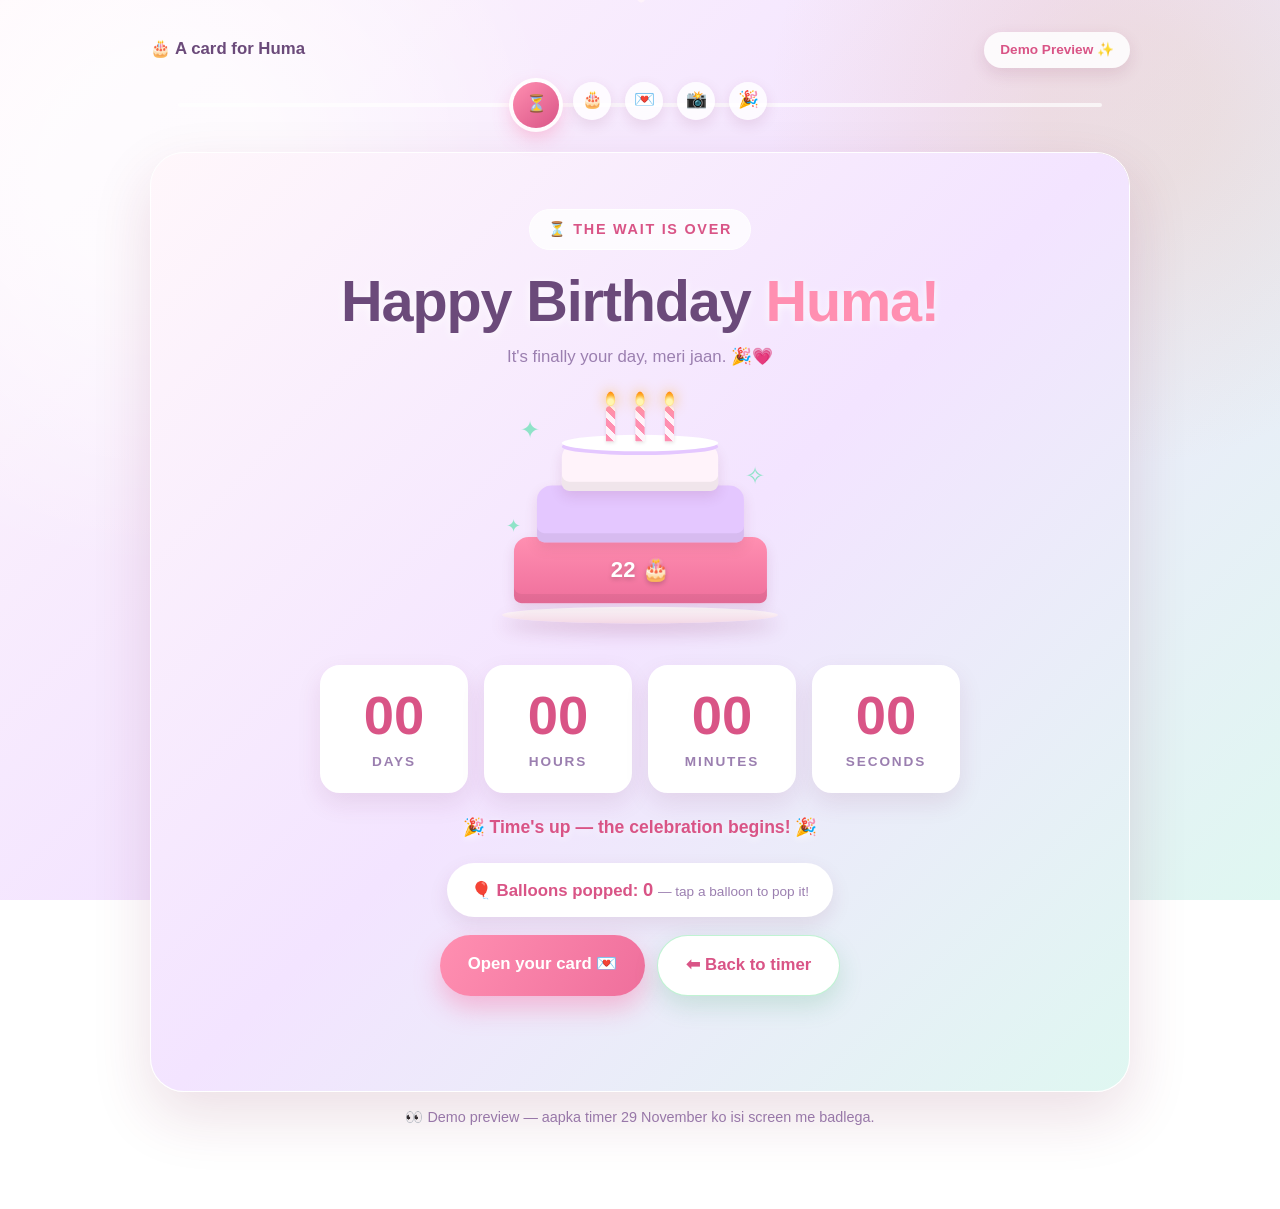
==== commit 27bb3d64: "Add files via upload" ====
--- a/birthday-demo.html
+++ b/birthday-demo.html
@@ -20,7 +20,7 @@
   <meta name="twitter:image" content="https://huma-birthday-card.vercel.app/assets/images/og-preview.jpg" />
 
   <title>Demo — Happy Birthday, Huma! 🎉</title>
-  <link rel="stylesheet" href="style.css?v=14" />
+  <link rel="stylesheet" href="style.css?v=15" />
   <script src="script.js?v=2" defer></script>
   <script src="timer.js?v=5" defer></script>
   <script src="demo.js" defer></script>
--- a/style.css
+++ b/style.css
@@ -764,6 +764,13 @@
   padding: 10px 4px 20px;
 }
 
+.gallery-card.gallery-feature {
+  grid-column: 1 / -1;
+  width: min(320px, 100%);
+  margin-inline: auto;
+  transform: none;
+}
+
 .gallery-card {
   background: #fff;
   padding: 14px 14px 20px;
@@ -776,7 +783,15 @@
 
 .gallery-card:nth-child(even) { transform: rotate(2deg); }
 
-.gallery-card:hover {
+.gallery-card.gallery-feature {
+  grid-column: 1 / -1;
+  width: min(320px, 100%);
+  margin-inline: auto;
+  transform: none;
+}
+
+.gallery-card:hover,
+.gallery-card.gallery-feature:hover {
   transform: rotate(0deg) translateY(-8px);
   box-shadow: 0 22px 40px rgba(122, 30, 74, 0.26);
 }
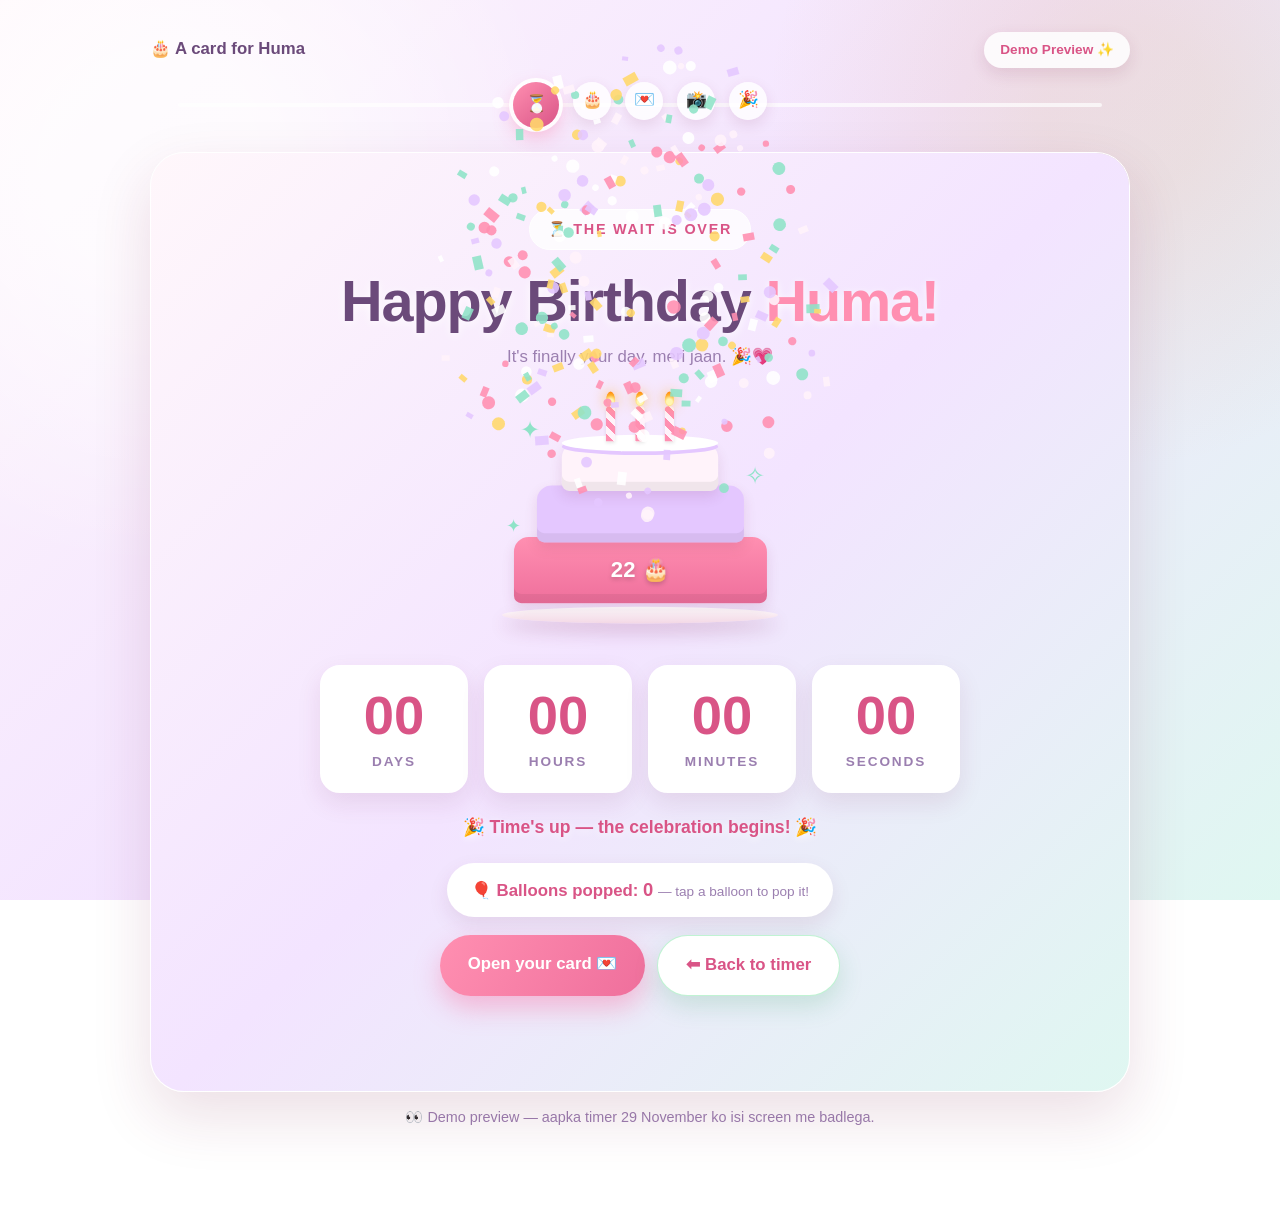
==== commit e84d9dd9: "Changes Huma Card" ====
--- a/birthday-demo.html
+++ b/birthday-demo.html
@@ -20,7 +20,7 @@
   <meta name="twitter:image" content="https://huma-birthday-card.vercel.app/assets/images/og-preview.jpg" />
 
   <title>Demo — Happy Birthday, Huma! 🎉</title>
-  <link rel="stylesheet" href="style.css?v=15" />
+  <link rel="stylesheet" href="style.css?v=18" />
   <script src="script.js?v=2" defer></script>
   <script src="timer.js?v=5" defer></script>
   <script src="demo.js" defer></script>
--- a/style.css
+++ b/style.css
@@ -3111,17 +3111,20 @@
 }
 
 /* ============================================================
-   TIMER ONLY — clean countdown start page
+   TIMER ONLY — dreamy minimal countdown start page
    ============================================================ */
 body.timer-only {
   min-height: 100vh;
   display: grid;
   place-items: center;
   padding: 32px 20px;
+  overflow: hidden;
+  position: relative;
   background:
-    radial-gradient(circle at top, rgba(255, 143, 177, 0.16), transparent 32%),
-    radial-gradient(circle at bottom, rgba(228, 199, 255, 0.22), transparent 38%),
-    linear-gradient(180deg, #fff8fc 0%, #f7f0ff 100%);
+    radial-gradient(ellipse at 20% 10%, rgba(255, 182, 210, 0.45), transparent 45%),
+    radial-gradient(ellipse at 80% 85%, rgba(210, 185, 255, 0.4), transparent 45%),
+    radial-gradient(ellipse at 50% 50%, rgba(255, 240, 248, 0.8), transparent 70%),
+    linear-gradient(160deg, #fff5fa 0%, #fdeef6 35%, #f3ecff 100%);
 }
 
 body.timer-only::before,
@@ -3130,89 +3133,213 @@
   display: none;
 }
 
+.timer-ambient {
+  position: fixed;
+  inset: 0;
+  pointer-events: none;
+  z-index: 0;
+  overflow: hidden;
+}
+
+.ambient-orb {
+  position: absolute;
+  border-radius: 50%;
+  filter: blur(2px);
+  opacity: 0.55;
+  animation: orbFloat 14s ease-in-out infinite alternate;
+}
+
+.ambient-orb.orb-a {
+  width: min(420px, 50vw);
+  height: min(420px, 50vw);
+  top: -10%;
+  left: -8%;
+  background: radial-gradient(circle, rgba(255, 143, 177, 0.35), transparent 70%);
+}
+
+.ambient-orb.orb-b {
+  width: min(360px, 45vw);
+  height: min(360px, 45vw);
+  bottom: -8%;
+  right: -6%;
+  background: radial-gradient(circle, rgba(196, 167, 255, 0.35), transparent 70%);
+  animation-delay: -4s;
+  animation-duration: 16s;
+}
+
+.ambient-orb.orb-c {
+  width: min(260px, 35vw);
+  height: min(260px, 35vw);
+  top: 55%;
+  left: 60%;
+  background: radial-gradient(circle, rgba(255, 214, 231, 0.5), transparent 70%);
+  animation-delay: -8s;
+  animation-duration: 18s;
+}
+
+@keyframes orbFloat {
+  0% { transform: translate(0, 0) scale(1); }
+  100% { transform: translate(24px, -18px) scale(1.06); }
+}
+
+.timer-sparkle {
+  position: absolute;
+  color: rgba(217, 84, 134, 0.35);
+  font-size: 1rem;
+  animation: sparkleDrift 8s ease-in-out infinite;
+  user-select: none;
+}
+.timer-sparkle.ts1 { top: 12%; left: 10%; font-size: 1.1rem; animation-delay: 0s; }
+.timer-sparkle.ts2 { top: 22%; right: 14%; font-size: 0.9rem; animation-delay: -1.5s; color: rgba(180, 140, 255, 0.4); }
+.timer-sparkle.ts3 { bottom: 18%; left: 15%; font-size: 0.85rem; animation-delay: -3s; }
+.timer-sparkle.ts4 { bottom: 25%; right: 10%; font-size: 1rem; animation-delay: -4.5s; color: rgba(180, 140, 255, 0.35); }
+.timer-sparkle.ts5 { top: 65%; left: 6%; font-size: 0.75rem; animation-delay: -6s; }
+.timer-sparkle.ts6 { top: 8%; right: 30%; font-size: 0.8rem; animation-delay: -2s; color: rgba(255, 143, 177, 0.3); }
+
+@keyframes sparkleDrift {
+  0%, 100% { transform: translateY(0) scale(1); opacity: 0.3; }
+  50% { transform: translateY(-12px) scale(1.2); opacity: 0.7; }
+}
+
 .timer-only-shell {
+  position: relative;
+  z-index: 1;
   width: min(860px, 100%);
   display: grid;
   justify-items: center;
   text-align: center;
-  padding: clamp(28px, 5vw, 48px);
-  border-radius: 32px;
-  background: rgba(255, 255, 255, 0.72);
-  border: 1px solid rgba(255, 255, 255, 0.9);
-  box-shadow: 0 24px 60px rgba(122, 30, 74, 0.12);
-  backdrop-filter: blur(10px);
+  padding: clamp(32px, 5vw, 52px);
+  border-radius: 36px;
+  background: rgba(255, 255, 255, 0.55);
+  border: 1px solid rgba(255, 255, 255, 0.85);
+  box-shadow:
+    0 24px 60px rgba(122, 30, 74, 0.1),
+    0 2px 0 rgba(255, 255, 255, 0.9) inset;
+  backdrop-filter: blur(18px);
+  -webkit-backdrop-filter: blur(18px);
 }
 
 .timer-kicker {
-  margin: 0 0 12px;
-  padding: 8px 18px;
+  margin: 0 0 14px;
+  padding: 9px 20px;
   border-radius: 999px;
-  background: rgba(255, 143, 177, 0.12);
-  color: #d95486;
-  font-size: 0.82rem;
-  font-weight: 800;
-  letter-spacing: 0.08em;
+  background: linear-gradient(135deg, rgba(255, 143, 177, 0.16), rgba(196, 167, 255, 0.14));
+  border: 1px solid rgba(255, 143, 177, 0.15);
+  color: #c94d7a;
+  font-size: 0.8rem;
+  font-weight: 700;
+  letter-spacing: 0.1em;
   text-transform: uppercase;
 }
 
 .timer-heading {
   margin: 0;
-  max-width: 12ch;
-  color: #5a2d52;
-  font-size: clamp(2rem, 5vw, 3.8rem);
+  max-width: 14ch;
+  font-family: 'Lobster', cursive;
+  font-weight: 400;
+  font-size: clamp(2.6rem, 7vw, 5rem);
   line-height: 1.15;
+  letter-spacing: 0.01em;
   text-wrap: balance;
+  color: #d44d82;
+  background: linear-gradient(135deg, #e84b88 0%, #c44ce8 55%, #ff7eb3 100%);
+  -webkit-background-clip: text;
+  background-clip: text;
+  -webkit-text-fill-color: transparent;
+  filter: drop-shadow(0 4px 18px rgba(212, 77, 130, 0.2));
 }
 
 .timer-sub {
-  margin: 16px 0 34px;
-  max-width: 34rem;
-  color: #7a5a8a;
-  font-size: clamp(0.98rem, 2vw, 1.12rem);
-  line-height: 1.7;
+  margin: 18px 0 20px;
+  max-width: 32rem;
+  color: #7a5f86;
+  font-size: clamp(1rem, 2vw, 1.15rem);
+  line-height: 1.75;
+}
+
+.timer-date-pill {
+  margin: 0 0 34px;
+  padding: 10px 22px;
+  border-radius: 999px;
+  background: rgba(255, 255, 255, 0.75);
+  border: 1px solid rgba(255, 143, 177, 0.2);
+  color: #8a4d6e;
+  font-size: 0.88rem;
+  font-weight: 700;
+  letter-spacing: 0.02em;
+  box-shadow: 0 4px 14px rgba(122, 30, 74, 0.05);
 }
 
 body.timer-only .countdown-timer {
   width: 100%;
   margin: 0;
-  gap: 16px;
+  gap: 18px;
   grid-template-columns: repeat(4, minmax(0, 1fr));
 }
 
 body.timer-only .timer-box {
   min-width: 0;
-  padding: 24px 14px;
-  border-radius: 24px;
-  background: linear-gradient(180deg, rgba(255, 255, 255, 0.98), rgba(255, 243, 250, 0.96));
-  border: 1px solid rgba(255, 143, 177, 0.18);
-  box-shadow: 0 16px 34px rgba(122, 30, 74, 0.08);
+  padding: 28px 14px 24px;
+  border-radius: 26px;
+  background: linear-gradient(180deg, rgba(255, 255, 255, 0.92), rgba(255, 246, 250, 0.88));
+  border: 1px solid rgba(255, 182, 210, 0.25);
+  box-shadow:
+    0 12px 32px rgba(122, 30, 74, 0.07),
+    0 1px 0 rgba(255, 255, 255, 1) inset;
+  transition: transform 0.3s ease, box-shadow 0.3s ease;
+}
+
+body.timer-only .timer-box:hover {
+  transform: translateY(-3px);
+  box-shadow:
+    0 18px 40px rgba(122, 30, 74, 0.11),
+    0 1px 0 rgba(255, 255, 255, 1) inset;
 }
 
 body.timer-only .timer-box span {
   display: block;
-  color: #d95486;
-  font-size: clamp(2.2rem, 7vw, 4rem);
+  color: #d44d82;
+  font-size: clamp(2.4rem, 7vw, 4.2rem);
   line-height: 1;
+  font-weight: 700;
   font-variant-numeric: tabular-nums;
-  text-shadow: 0 8px 24px rgba(217, 84, 134, 0.18);
+  text-shadow: 0 4px 20px rgba(212, 77, 130, 0.15);
 }
 
 body.timer-only .timer-box small {
   display: block;
-  margin-top: 10px;
-  color: #7a5a8a;
-  font-size: 0.76rem;
-  font-weight: 800;
-  letter-spacing: 0.14em;
+  margin-top: 12px;
+  color: #8a6a94;
+  font-size: 0.72rem;
+  font-weight: 700;
+  letter-spacing: 0.16em;
   text-transform: uppercase;
 }
 
+body.timer-only .timer-box.timer-seconds span {
+  animation: secondsPulse 1s ease-in-out infinite;
+}
+
+@keyframes secondsPulse {
+  0%, 100% { transform: scale(1); opacity: 1; }
+  50% { transform: scale(1.04); opacity: 0.85; }
+}
+
 @media (max-width: 640px) {
-  body.timer-only { padding: 18px; }
-  .timer-only-shell { padding: 28px 18px; border-radius: 26px; }
+  body.timer-only { padding: 20px 16px; }
+  .timer-only-shell { padding: 32px 20px; border-radius: 28px; }
   .timer-heading { max-width: 100%; }
+  .timer-sub { margin-bottom: 16px; }
+  .timer-date-pill { margin-bottom: 28px; font-size: 0.82rem; }
   body.timer-only .countdown-timer { grid-template-columns: repeat(2, minmax(0, 1fr)); gap: 12px; }
-  body.timer-only .timer-box { padding: 20px 10px; }
-}
-
-
+  body.timer-only .timer-box { padding: 22px 12px 20px; border-radius: 22px; }
+}
+
+@media (prefers-reduced-motion: reduce) {
+  .ambient-orb, .timer-sparkle, body.timer-only .timer-box.timer-seconds span {
+    animation: none !important;
+  }
+  body.timer-only .timer-box { transition: none; }
+}
+
+
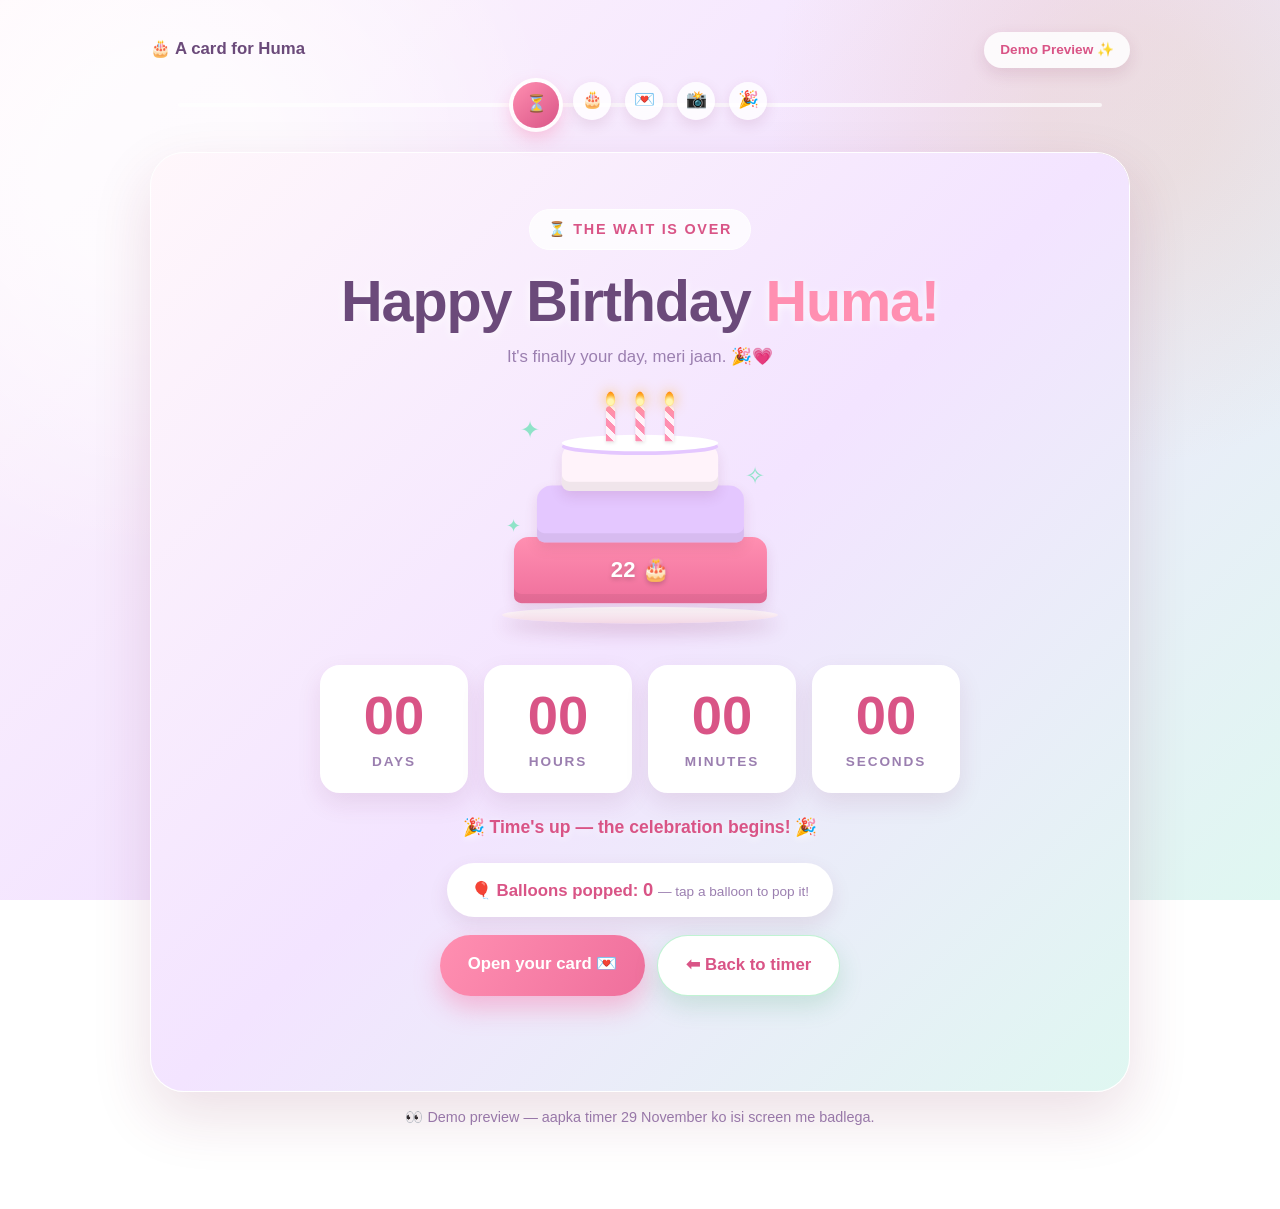
==== commit afb4f31f: "new update" ====
--- a/birthday-demo.html
+++ b/birthday-demo.html
@@ -20,7 +20,7 @@
   <meta name="twitter:image" content="https://huma-birthday-card.vercel.app/assets/images/og-preview.jpg" />
 
   <title>Demo — Happy Birthday, Huma! 🎉</title>
-  <link rel="stylesheet" href="style.css?v=18" />
+  <link rel="stylesheet" href="style.css?v=19" />
   <script src="script.js?v=2" defer></script>
   <script src="timer.js?v=5" defer></script>
   <script src="demo.js" defer></script>
--- a/style.css
+++ b/style.css
@@ -3111,7 +3111,7 @@
 }
 
 /* ============================================================
-   TIMER ONLY — dreamy minimal countdown start page
+   TIMER ONLY — magical countdown start page
    ============================================================ */
 body.timer-only {
   min-height: 100vh;
@@ -3120,226 +3120,294 @@
   padding: 32px 20px;
   overflow: hidden;
   position: relative;
+  font-family: 'Outfit', system-ui, -apple-system, sans-serif;
   background:
-    radial-gradient(ellipse at 20% 10%, rgba(255, 182, 210, 0.45), transparent 45%),
-    radial-gradient(ellipse at 80% 85%, rgba(210, 185, 255, 0.4), transparent 45%),
-    radial-gradient(ellipse at 50% 50%, rgba(255, 240, 248, 0.8), transparent 70%),
-    linear-gradient(160deg, #fff5fa 0%, #fdeef6 35%, #f3ecff 100%);
+    radial-gradient(ellipse at 15% 15%, rgba(255, 160, 200, 0.5), transparent 42%),
+    radial-gradient(ellipse at 85% 80%, rgba(190, 160, 255, 0.45), transparent 45%),
+    radial-gradient(ellipse at 50% 40%, rgba(255, 225, 240, 0.7), transparent 55%),
+    linear-gradient(155deg, #fff0f7 0%, #fde4f0 30%, #f0e6ff 70%, #fde8f3 100%);
 }
 
 body.timer-only::before,
-body.timer-only::after {
-  content: none;
-  display: none;
-}
+body.timer-only::after { content: none; display: none; }
+
+/* Aurora */
+.timer-aurora {
+  position: absolute;
+  inset: -30%;
+  background:
+    conic-gradient(from 180deg at 50% 50%, rgba(255,143,177,0.12), rgba(196,167,255,0.15), rgba(255,214,231,0.1), rgba(255,143,177,0.12));
+  filter: blur(40px);
+  animation: auroraSpin 25s linear infinite;
+  opacity: 0.8;
+}
+@keyframes auroraSpin { to { transform: rotate(360deg); } }
 
 .timer-ambient {
-  position: fixed;
-  inset: 0;
+  position: fixed; inset: 0; pointer-events: none; z-index: 0; overflow: hidden;
+}
+
+.ambient-orb {
+  position: absolute; border-radius: 50%; filter: blur(1px); opacity: 0.6;
+  animation: orbFloat 14s ease-in-out infinite alternate;
+}
+.ambient-orb.orb-a {
+  width: min(480px,55vw); height: min(480px,55vw); top: -12%; left: -10%;
+  background: radial-gradient(circle, rgba(255,130,170,0.4), transparent 68%);
+}
+.ambient-orb.orb-b {
+  width: min(400px,50vw); height: min(400px,50vw); bottom: -10%; right: -8%;
+  background: radial-gradient(circle, rgba(180,150,255,0.38), transparent 68%);
+  animation-delay: -5s; animation-duration: 17s;
+}
+.ambient-orb.orb-c {
+  width: min(280px,38vw); height: min(280px,38vw); top: 50%; left: 55%;
+  background: radial-gradient(circle, rgba(255,200,225,0.45), transparent 68%);
+  animation-delay: -9s; animation-duration: 19s;
+}
+@keyframes orbFloat {
+  0% { transform: translate(0,0) scale(1); }
+  100% { transform: translate(30px,-22px) scale(1.08); }
+}
+
+/* Stars */
+.timer-stars { position: absolute; inset: 0; }
+.t-star {
+  position: absolute; border-radius: 50%; background: #fff;
+  box-shadow: 0 0 6px 2px rgba(255,255,255,0.8), 0 0 12px 4px rgba(255,182,210,0.4);
+  animation: twinkle var(--tw,4s) ease-in-out var(--td,0s) infinite;
+}
+@keyframes twinkle {
+  0%,100% { opacity: 0.2; transform: scale(0.8); }
+  50% { opacity: 1; transform: scale(1.4); }
+}
+
+/* Floaters */
+.timer-floaters { position: absolute; inset: 0; overflow: hidden; }
+.t-floater {
+  position: absolute; bottom: -40px; font-size: var(--fs,1rem);
+  opacity: 0; animation: floatUp var(--fd,14s) linear var(--fdelay,0s) infinite;
+  filter: drop-shadow(0 2px 4px rgba(212,77,130,0.2));
+  will-change: transform, opacity;
+}
+@keyframes floatUp {
+  0% { transform: translateY(0) translateX(0) rotate(0deg) scale(0.7); opacity: 0; }
+  8% { opacity: 0.55; }
+  50% { transform: translateY(-55vh) translateX(var(--fx,20px)) rotate(15deg) scale(1); opacity: 0.45; }
+  92% { opacity: 0.35; }
+  100% { transform: translateY(-115vh) translateX(calc(var(--fx,20px) * -0.5)) rotate(-10deg) scale(0.85); opacity: 0; }
+}
+
+/* Shell */
+.timer-only-shell {
+  position: relative; z-index: 1; width: min(900px, 100%);
+  display: grid; justify-items: center; text-align: center;
+  padding: clamp(36px, 5vw, 56px) clamp(24px, 4vw, 48px);
+  border-radius: 40px;
+  background: linear-gradient(180deg, rgba(255,255,255,0.62), rgba(255,245,250,0.52));
+  border: 1px solid rgba(255,255,255,0.9);
+  box-shadow:
+    0 30px 80px rgba(122,30,74,0.12),
+    0 0 0 1px rgba(255,182,210,0.15),
+    0 2px 0 rgba(255,255,255,0.95) inset;
+  backdrop-filter: blur(20px); -webkit-backdrop-filter: blur(20px);
+}
+
+/* Reveal animation */
+.timer-reveal > * {
+  opacity: 0; transform: translateY(24px);
+  animation: revealUp 0.8s cubic-bezier(.2,.8,.2,1) forwards;
+}
+.timer-reveal > :nth-child(1) { animation-delay: 0.1s; }
+.timer-reveal > :nth-child(2) { animation-delay: 0.25s; }
+.timer-reveal > :nth-child(3) { animation-delay: 0.4s; }
+.timer-reveal > :nth-child(4) { animation-delay: 0.55s; }
+.timer-reveal > :nth-child(5) { animation-delay: 0.7s; }
+.timer-reveal > :nth-child(6) { animation-delay: 0.95s; }
+@keyframes revealUp { to { opacity: 1; transform: translateY(0); } }
+
+/* Kicker */
+.timer-kicker {
+  margin: 0 0 16px; padding: 10px 22px; border-radius: 999px;
+  background: linear-gradient(135deg, rgba(255,143,177,0.18), rgba(196,167,255,0.16));
+  border: 1px solid rgba(255,143,177,0.2);
+  color: #c24a78; font-size: 0.78rem; font-weight: 700;
+  letter-spacing: 0.12em; text-transform: uppercase;
+  display: inline-flex; align-items: center; gap: 8px;
+  box-shadow: 0 4px 16px rgba(255,143,177,0.12);
+}
+.kicker-dot {
+  width: 8px; height: 8px; border-radius: 50%; background: #ff6fa0;
+  box-shadow: 0 0 0 0 rgba(255,111,160,0.6);
+  animation: dotPing 2s ease-out infinite;
+}
+@keyframes dotPing {
+  0% { box-shadow: 0 0 0 0 rgba(255,111,160,0.6); }
+  70% { box-shadow: 0 0 0 8px rgba(255,111,160,0); }
+  100% { box-shadow: 0 0 0 0 rgba(255,111,160,0); }
+}
+.kicker-heart { display: inline-block; animation: heartBeat 1.8s ease-in-out infinite; }
+@keyframes heartBeat {
+  0%,100% { transform: scale(1); }
+  14% { transform: scale(1.25); }
+  28% { transform: scale(1); }
+  42% { transform: scale(1.15); }
+  56% { transform: scale(1); }
+}
+
+/* Heading */
+.timer-heading {
+  margin: 0; max-width: 15ch;
+  font-family: 'Lobster', cursive; font-weight: 400;
+  font-size: clamp(2.8rem, 7.5vw, 5.4rem);
+  line-height: 1.12; letter-spacing: 0.01em; text-wrap: balance;
+}
+.heading-shimmer {
+  display: inline-block;
+  background: linear-gradient(110deg, #e83d7a 0%, #d44ce8 25%, #ff6eb4 50%, #d44ce8 75%, #e83d7a 100%);
+  background-size: 200% 100%;
+  -webkit-background-clip: text; background-clip: text;
+  -webkit-text-fill-color: transparent;
+  animation: shimmerText 4s linear infinite;
+  filter: drop-shadow(0 6px 22px rgba(212,77,130,0.25));
+}
+@keyframes shimmerText { to { background-position: -200% center; } }
+
+.timer-sub {
+  margin: 20px 0 22px; max-width: 34rem;
+  color: #75608a; font-size: clamp(1rem, 2.1vw, 1.18rem);
+  line-height: 1.75; font-weight: 400;
+}
+
+/* Date pill */
+.timer-date-pill {
+  margin: 0 0 36px; padding: 12px 26px; border-radius: 999px;
+  background: rgba(255,255,255,0.7);
+  border: 1px solid rgba(255,143,177,0.25);
+  color: #864568; font-size: 0.9rem; font-weight: 700; letter-spacing: 0.03em;
+  box-shadow: 0 6px 20px rgba(122,30,74,0.06), 0 0 0 4px rgba(255,143,177,0.06);
+  display: inline-flex; align-items: center; gap: 8px;
+}
+.pill-icon { display: inline-block; animation: pillBounce 2.4s ease-in-out infinite; }
+.pill-icon:last-child { animation-delay: -1.2s; }
+@keyframes pillBounce { 0%,100% { transform: translateY(0); } 50% { transform: translateY(-3px); } }
+
+/* Timer grid */
+body.timer-only .countdown-timer {
+  width: 100%; margin: 0; gap: 18px;
+  grid-template-columns: repeat(4, minmax(0, 1fr));
+}
+
+body.timer-only .timer-box {
+  position: relative; overflow: hidden;
+  min-width: 0; padding: 30px 14px 26px; border-radius: 28px;
+  background: linear-gradient(180deg, rgba(255,255,255,0.88), rgba(255,242,248,0.82));
+  border: 1px solid rgba(255,170,200,0.28);
+  box-shadow:
+    0 14px 36px rgba(122,30,74,0.08),
+    0 1px 0 rgba(255,255,255,1) inset;
+  transition: transform 0.35s cubic-bezier(.2,.8,.2,1), box-shadow 0.35s ease;
+  animation: boxReveal 0.7s cubic-bezier(.2,.8,.2,1) var(--d,0ms) both;
+}
+@keyframes boxReveal {
+  from { opacity: 0; transform: translateY(30px) scale(0.95); }
+  to { opacity: 1; transform: translateY(0) scale(1); }
+}
+.timer-box-glow {
+  position: absolute; top: -50%; left: -50%; width: 200%; height: 200%;
+  background: radial-gradient(circle at 50% 0%, rgba(255,143,177,0.18), transparent 55%);
+  opacity: 0; transition: opacity 0.4s;
   pointer-events: none;
-  z-index: 0;
-  overflow: hidden;
-}
-
-.ambient-orb {
-  position: absolute;
-  border-radius: 50%;
-  filter: blur(2px);
-  opacity: 0.55;
-  animation: orbFloat 14s ease-in-out infinite alternate;
-}
-
-.ambient-orb.orb-a {
-  width: min(420px, 50vw);
-  height: min(420px, 50vw);
-  top: -10%;
-  left: -8%;
-  background: radial-gradient(circle, rgba(255, 143, 177, 0.35), transparent 70%);
-}
-
-.ambient-orb.orb-b {
-  width: min(360px, 45vw);
-  height: min(360px, 45vw);
-  bottom: -8%;
-  right: -6%;
-  background: radial-gradient(circle, rgba(196, 167, 255, 0.35), transparent 70%);
-  animation-delay: -4s;
-  animation-duration: 16s;
-}
-
-.ambient-orb.orb-c {
-  width: min(260px, 35vw);
-  height: min(260px, 35vw);
-  top: 55%;
-  left: 60%;
-  background: radial-gradient(circle, rgba(255, 214, 231, 0.5), transparent 70%);
-  animation-delay: -8s;
-  animation-duration: 18s;
-}
-
-@keyframes orbFloat {
-  0% { transform: translate(0, 0) scale(1); }
-  100% { transform: translate(24px, -18px) scale(1.06); }
-}
-
-.timer-sparkle {
-  position: absolute;
-  color: rgba(217, 84, 134, 0.35);
-  font-size: 1rem;
-  animation: sparkleDrift 8s ease-in-out infinite;
-  user-select: none;
-}
-.timer-sparkle.ts1 { top: 12%; left: 10%; font-size: 1.1rem; animation-delay: 0s; }
-.timer-sparkle.ts2 { top: 22%; right: 14%; font-size: 0.9rem; animation-delay: -1.5s; color: rgba(180, 140, 255, 0.4); }
-.timer-sparkle.ts3 { bottom: 18%; left: 15%; font-size: 0.85rem; animation-delay: -3s; }
-.timer-sparkle.ts4 { bottom: 25%; right: 10%; font-size: 1rem; animation-delay: -4.5s; color: rgba(180, 140, 255, 0.35); }
-.timer-sparkle.ts5 { top: 65%; left: 6%; font-size: 0.75rem; animation-delay: -6s; }
-.timer-sparkle.ts6 { top: 8%; right: 30%; font-size: 0.8rem; animation-delay: -2s; color: rgba(255, 143, 177, 0.3); }
-
-@keyframes sparkleDrift {
-  0%, 100% { transform: translateY(0) scale(1); opacity: 0.3; }
-  50% { transform: translateY(-12px) scale(1.2); opacity: 0.7; }
-}
-
-.timer-only-shell {
-  position: relative;
-  z-index: 1;
-  width: min(860px, 100%);
-  display: grid;
-  justify-items: center;
-  text-align: center;
-  padding: clamp(32px, 5vw, 52px);
-  border-radius: 36px;
-  background: rgba(255, 255, 255, 0.55);
-  border: 1px solid rgba(255, 255, 255, 0.85);
+}
+body.timer-only .timer-box:hover {
+  transform: translateY(-6px) scale(1.02);
   box-shadow:
-    0 24px 60px rgba(122, 30, 74, 0.1),
-    0 2px 0 rgba(255, 255, 255, 0.9) inset;
-  backdrop-filter: blur(18px);
-  -webkit-backdrop-filter: blur(18px);
-}
-
-.timer-kicker {
-  margin: 0 0 14px;
-  padding: 9px 20px;
-  border-radius: 999px;
-  background: linear-gradient(135deg, rgba(255, 143, 177, 0.16), rgba(196, 167, 255, 0.14));
-  border: 1px solid rgba(255, 143, 177, 0.15);
-  color: #c94d7a;
-  font-size: 0.8rem;
-  font-weight: 700;
-  letter-spacing: 0.1em;
-  text-transform: uppercase;
-}
-
-.timer-heading {
-  margin: 0;
-  max-width: 14ch;
-  font-family: 'Lobster', cursive;
-  font-weight: 400;
-  font-size: clamp(2.6rem, 7vw, 5rem);
-  line-height: 1.15;
-  letter-spacing: 0.01em;
-  text-wrap: balance;
-  color: #d44d82;
-  background: linear-gradient(135deg, #e84b88 0%, #c44ce8 55%, #ff7eb3 100%);
-  -webkit-background-clip: text;
-  background-clip: text;
+    0 22px 48px rgba(122,30,74,0.13),
+    0 0 0 1px rgba(255,143,177,0.2),
+    0 1px 0 rgba(255,255,255,1) inset;
+}
+body.timer-only .timer-box:hover .timer-box-glow { opacity: 1; }
+
+body.timer-only .timer-box span {
+  position: relative; display: block;
+  font-family: 'Outfit', system-ui, sans-serif;
+  color: #d43d78;
+  font-size: clamp(2.6rem, 7.5vw, 4.5rem);
+  line-height: 1; font-weight: 800;
+  font-variant-numeric: tabular-nums;
+  text-shadow: 0 4px 24px rgba(212,61,120,0.18);
+}
+
+body.timer-only .timer-box small {
+  display: block; margin-top: 14px;
+  color: #8a6894; font-size: 0.7rem; font-weight: 700;
+  letter-spacing: 0.18em; text-transform: uppercase;
+}
+
+/* Seconds special */
+body.timer-only .timer-box.timer-seconds {
+  background: linear-gradient(180deg, rgba(255,248,252,0.95), rgba(255,235,244,0.9));
+  border-color: rgba(255,143,177,0.35);
+}
+body.timer-only .timer-box.timer-seconds span {
+  background: linear-gradient(180deg, #e84b88, #c44ce8);
+  -webkit-background-clip: text; background-clip: text;
   -webkit-text-fill-color: transparent;
-  filter: drop-shadow(0 4px 18px rgba(212, 77, 130, 0.2));
-}
-
-.timer-sub {
-  margin: 18px 0 20px;
-  max-width: 32rem;
-  color: #7a5f86;
-  font-size: clamp(1rem, 2vw, 1.15rem);
-  line-height: 1.75;
-}
-
-.timer-date-pill {
-  margin: 0 0 34px;
-  padding: 10px 22px;
-  border-radius: 999px;
-  background: rgba(255, 255, 255, 0.75);
-  border: 1px solid rgba(255, 143, 177, 0.2);
-  color: #8a4d6e;
-  font-size: 0.88rem;
-  font-weight: 700;
-  letter-spacing: 0.02em;
-  box-shadow: 0 4px 14px rgba(122, 30, 74, 0.05);
-}
-
-body.timer-only .countdown-timer {
-  width: 100%;
-  margin: 0;
-  gap: 18px;
-  grid-template-columns: repeat(4, minmax(0, 1fr));
-}
-
-body.timer-only .timer-box {
-  min-width: 0;
-  padding: 28px 14px 24px;
-  border-radius: 26px;
-  background: linear-gradient(180deg, rgba(255, 255, 255, 0.92), rgba(255, 246, 250, 0.88));
-  border: 1px solid rgba(255, 182, 210, 0.25);
-  box-shadow:
-    0 12px 32px rgba(122, 30, 74, 0.07),
-    0 1px 0 rgba(255, 255, 255, 1) inset;
-  transition: transform 0.3s ease, box-shadow 0.3s ease;
-}
-
-body.timer-only .timer-box:hover {
-  transform: translateY(-3px);
-  box-shadow:
-    0 18px 40px rgba(122, 30, 74, 0.11),
-    0 1px 0 rgba(255, 255, 255, 1) inset;
-}
-
-body.timer-only .timer-box span {
-  display: block;
-  color: #d44d82;
-  font-size: clamp(2.4rem, 7vw, 4.2rem);
-  line-height: 1;
-  font-weight: 700;
-  font-variant-numeric: tabular-nums;
-  text-shadow: 0 4px 20px rgba(212, 77, 130, 0.15);
-}
-
-body.timer-only .timer-box small {
-  display: block;
-  margin-top: 12px;
-  color: #8a6a94;
-  font-size: 0.72rem;
-  font-weight: 700;
-  letter-spacing: 0.16em;
-  text-transform: uppercase;
-}
-
-body.timer-only .timer-box.timer-seconds span {
   animation: secondsPulse 1s ease-in-out infinite;
-}
+  filter: drop-shadow(0 4px 16px rgba(212,77,130,0.25));
+}
+body.timer-only .timer-box.timer-seconds .timer-box-glow { opacity: 0.5; }
 
 @keyframes secondsPulse {
-  0%, 100% { transform: scale(1); opacity: 1; }
-  50% { transform: scale(1.04); opacity: 0.85; }
-}
-
+  0%,100% { transform: scale(1); }
+  50% { transform: scale(1.06); }
+}
+
+/* Tease line */
+.timer-tease {
+  margin: 32px 0 0; padding: 0; color: #9a7aaa;
+  font-size: 0.92rem; font-weight: 600; letter-spacing: 0.01em;
+  display: inline-flex; align-items: center; gap: 10px;
+}
+.tease-pulse {
+  width: 8px; height: 8px; border-radius: 50%; background: #e879a6;
+  animation: teasePulse 2s ease-in-out infinite;
+  flex-shrink: 0;
+}
+@keyframes teasePulse {
+  0%,100% { transform: scale(1); opacity: 0.6; box-shadow: 0 0 0 0 rgba(232,121,166,0.4); }
+  50% { transform: scale(1.3); opacity: 1; box-shadow: 0 0 0 6px rgba(232,121,166,0); }
+}
+
+/* Completion state */
+.timer-only-shell.timer-complete {
+  animation: completeGlow 0.8s ease forwards;
+}
+.timer-only-shell.timer-complete .timer-heading .heading-shimmer {
+  animation: shimmerText 1s linear infinite;
+}
+@keyframes completeGlow {
+  to { box-shadow: 0 30px 80px rgba(232,75,136,0.2), 0 0 0 2px rgba(255,143,177,0.3), 0 2px 0 rgba(255,255,255,0.95) inset; }
+}
+
+/* Responsive */
 @media (max-width: 640px) {
-  body.timer-only { padding: 20px 16px; }
-  .timer-only-shell { padding: 32px 20px; border-radius: 28px; }
+  body.timer-only { padding: 20px 14px; }
+  .timer-only-shell { padding: 32px 18px 28px; border-radius: 30px; }
   .timer-heading { max-width: 100%; }
-  .timer-sub { margin-bottom: 16px; }
-  .timer-date-pill { margin-bottom: 28px; font-size: 0.82rem; }
+  .timer-sub { margin-bottom: 18px; font-size: 0.98rem; }
+  .timer-date-pill { margin-bottom: 28px; font-size: 0.82rem; padding: 10px 18px; }
   body.timer-only .countdown-timer { grid-template-columns: repeat(2, minmax(0, 1fr)); gap: 12px; }
-  body.timer-only .timer-box { padding: 22px 12px 20px; border-radius: 22px; }
+  body.timer-only .timer-box { padding: 24px 10px 20px; border-radius: 22px; }
+  .timer-tease { margin-top: 24px; font-size: 0.85rem; }
 }
 
 @media (prefers-reduced-motion: reduce) {
-  .ambient-orb, .timer-sparkle, body.timer-only .timer-box.timer-seconds span {
-    animation: none !important;
-  }
-  body.timer-only .timer-box { transition: none; }
-}
-
-
+  .ambient-orb, .timer-aurora, .t-star, .t-floater, .kicker-dot, .kicker-heart,
+  .heading-shimmer, .pill-icon, .tease-pulse,
+  body.timer-only .timer-box.timer-seconds span { animation: none !important; }
+  .timer-reveal > *, body.timer-only .timer-box { animation: none !important; opacity: 1; transform: none; }
+  body.timer-only .timer-box, .timer-box-glow { transition: none; }
+}
+
+
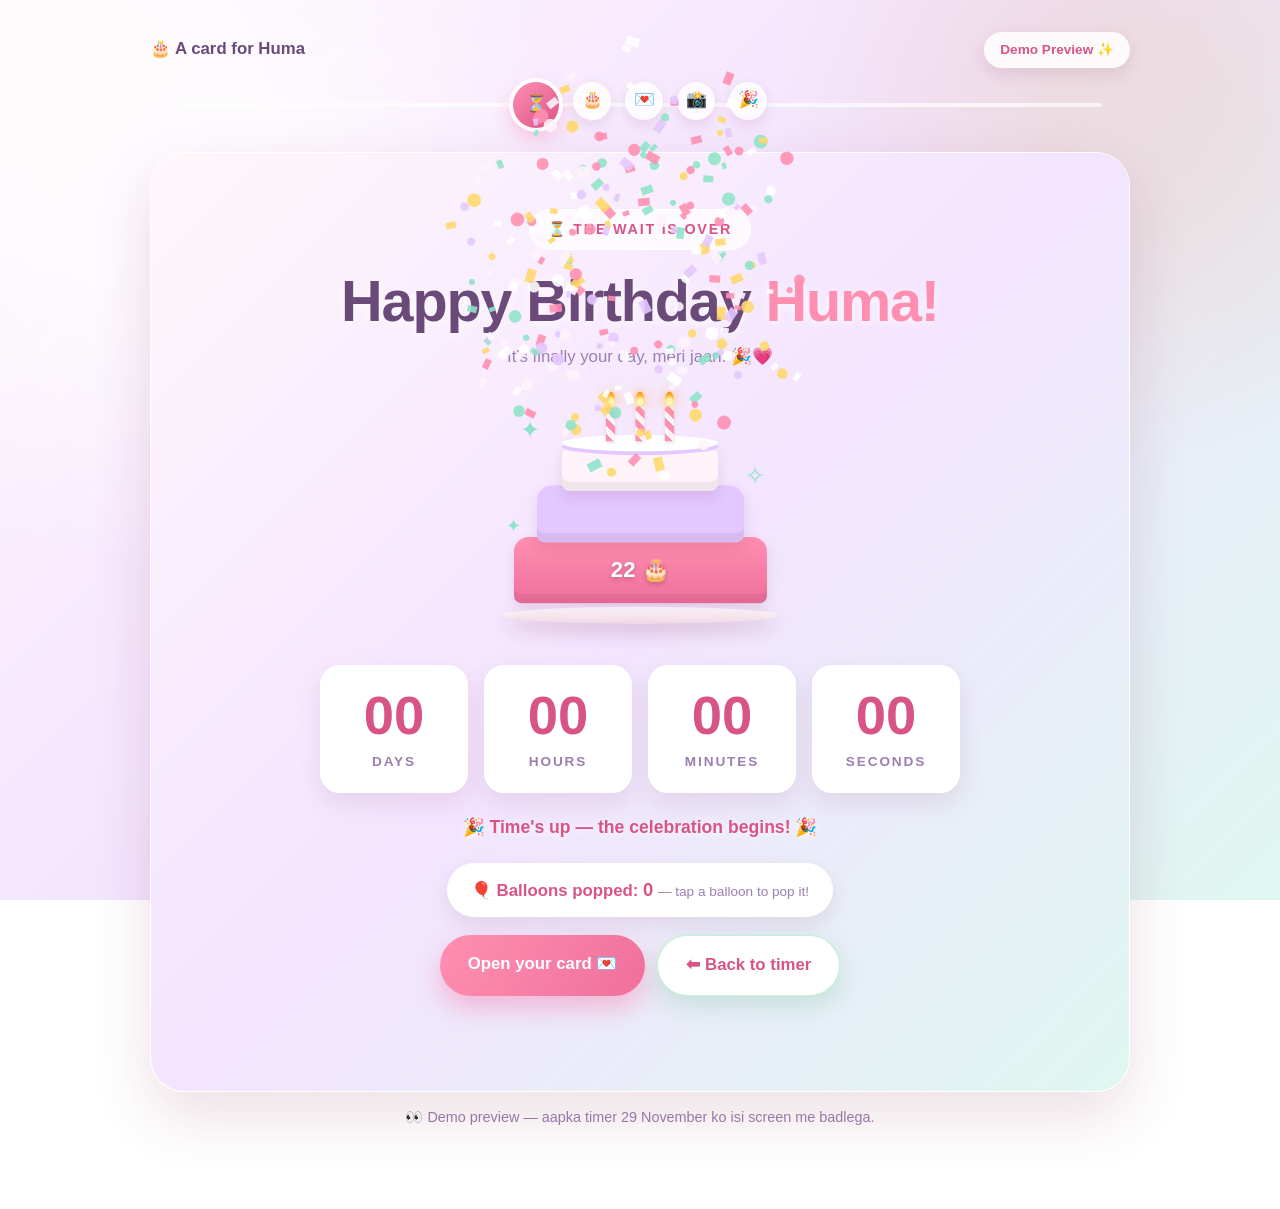
==== commit a413d009: "Install Vercel Web Analytics integration Implemented Vercel Web Analytics for this project.  ## What" ====
--- a/birthday-demo.html
+++ b/birthday-demo.html
@@ -21,6 +21,10 @@
 
   <title>Demo — Happy Birthday, Huma! 🎉</title>
   <link rel="stylesheet" href="style.css?v=19" />
+  <script>
+    window.va = window.va || function () { (window.vaq = window.vaq || []).push(arguments); };
+  </script>
+  <script defer src="/_vercel/insights/script.js"></script>
   <script src="script.js?v=2" defer></script>
   <script src="timer.js?v=5" defer></script>
   <script src="demo.js" defer></script>
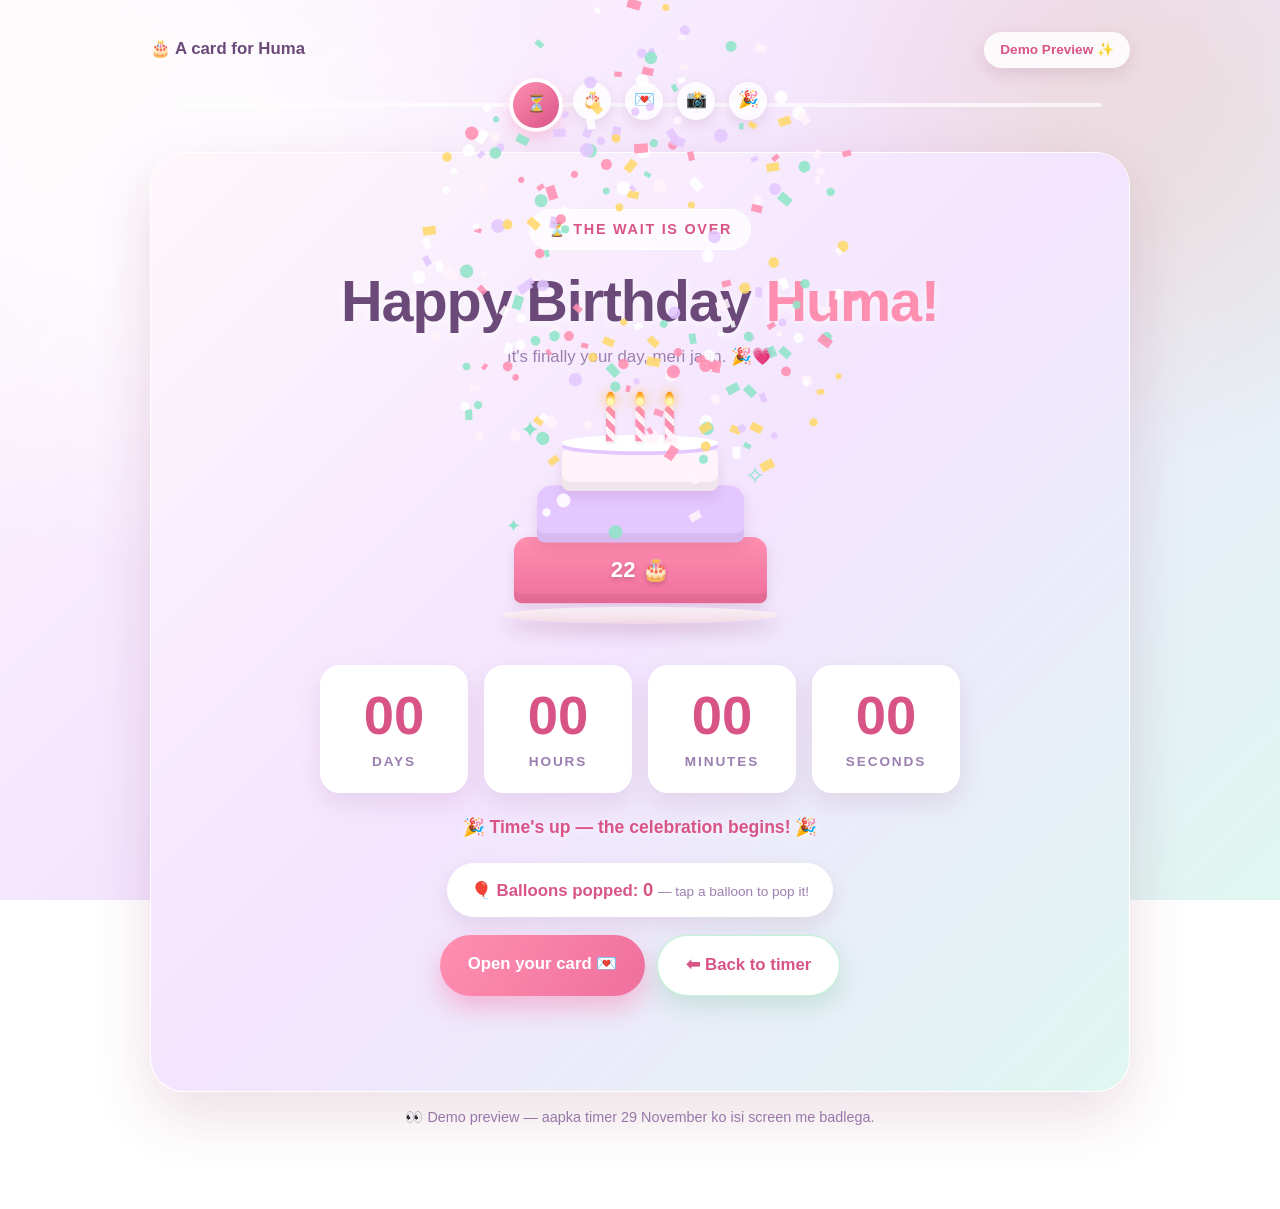
==== commit e74de9de: "Update" ====
--- a/birthday-demo.html
+++ b/birthday-demo.html
@@ -20,11 +20,7 @@
   <meta name="twitter:image" content="https://huma-birthday-card.vercel.app/assets/images/og-preview.jpg" />
 
   <title>Demo — Happy Birthday, Huma! 🎉</title>
-  <link rel="stylesheet" href="style.css?v=19" />
-  <script>
-    window.va = window.va || function () { (window.vaq = window.vaq || []).push(arguments); };
-  </script>
-  <script defer src="/_vercel/insights/script.js"></script>
+  <link rel="stylesheet" href="style.css?v=20" />
   <script src="script.js?v=2" defer></script>
   <script src="timer.js?v=5" defer></script>
   <script src="demo.js" defer></script>
--- a/style.css
+++ b/style.css
@@ -3108,10 +3108,9 @@
 
 @media (prefers-reduced-motion: reduce) {
   #saveBtn.ready { animation: none; }
-}
-
+}
 /* ============================================================
-   TIMER ONLY — magical countdown start page
+   TIMER ONLY � dreamy minimal countdown start page
    ============================================================ */
 body.timer-only {
   min-height: 100vh;
@@ -3120,294 +3119,62 @@
   padding: 32px 20px;
   overflow: hidden;
   position: relative;
-  font-family: 'Outfit', system-ui, -apple-system, sans-serif;
   background:
-    radial-gradient(ellipse at 15% 15%, rgba(255, 160, 200, 0.5), transparent 42%),
-    radial-gradient(ellipse at 85% 80%, rgba(190, 160, 255, 0.45), transparent 45%),
-    radial-gradient(ellipse at 50% 40%, rgba(255, 225, 240, 0.7), transparent 55%),
-    linear-gradient(155deg, #fff0f7 0%, #fde4f0 30%, #f0e6ff 70%, #fde8f3 100%);
+    radial-gradient(ellipse at 20% 10%, rgba(255, 182, 210, 0.45), transparent 45%),
+    radial-gradient(ellipse at 80% 85%, rgba(210, 185, 255, 0.4), transparent 45%),
+    radial-gradient(ellipse at 50% 50%, rgba(255, 240, 248, 0.8), transparent 70%),
+    linear-gradient(160deg, #fff5fa 0%, #fdeef6 35%, #f3ecff 100%);
 }
 
 body.timer-only::before,
 body.timer-only::after { content: none; display: none; }
 
-/* Aurora */
-.timer-aurora {
-  position: absolute;
-  inset: -30%;
-  background:
-    conic-gradient(from 180deg at 50% 50%, rgba(255,143,177,0.12), rgba(196,167,255,0.15), rgba(255,214,231,0.1), rgba(255,143,177,0.12));
-  filter: blur(40px);
-  animation: auroraSpin 25s linear infinite;
-  opacity: 0.8;
-}
-@keyframes auroraSpin { to { transform: rotate(360deg); } }
-
-.timer-ambient {
-  position: fixed; inset: 0; pointer-events: none; z-index: 0; overflow: hidden;
-}
-
-.ambient-orb {
-  position: absolute; border-radius: 50%; filter: blur(1px); opacity: 0.6;
-  animation: orbFloat 14s ease-in-out infinite alternate;
-}
-.ambient-orb.orb-a {
-  width: min(480px,55vw); height: min(480px,55vw); top: -12%; left: -10%;
-  background: radial-gradient(circle, rgba(255,130,170,0.4), transparent 68%);
-}
-.ambient-orb.orb-b {
-  width: min(400px,50vw); height: min(400px,50vw); bottom: -10%; right: -8%;
-  background: radial-gradient(circle, rgba(180,150,255,0.38), transparent 68%);
-  animation-delay: -5s; animation-duration: 17s;
-}
-.ambient-orb.orb-c {
-  width: min(280px,38vw); height: min(280px,38vw); top: 50%; left: 55%;
-  background: radial-gradient(circle, rgba(255,200,225,0.45), transparent 68%);
-  animation-delay: -9s; animation-duration: 19s;
-}
-@keyframes orbFloat {
-  0% { transform: translate(0,0) scale(1); }
-  100% { transform: translate(30px,-22px) scale(1.08); }
-}
-
-/* Stars */
-.timer-stars { position: absolute; inset: 0; }
-.t-star {
-  position: absolute; border-radius: 50%; background: #fff;
-  box-shadow: 0 0 6px 2px rgba(255,255,255,0.8), 0 0 12px 4px rgba(255,182,210,0.4);
-  animation: twinkle var(--tw,4s) ease-in-out var(--td,0s) infinite;
-}
-@keyframes twinkle {
-  0%,100% { opacity: 0.2; transform: scale(0.8); }
-  50% { opacity: 1; transform: scale(1.4); }
-}
-
-/* Floaters */
-.timer-floaters { position: absolute; inset: 0; overflow: hidden; }
-.t-floater {
-  position: absolute; bottom: -40px; font-size: var(--fs,1rem);
-  opacity: 0; animation: floatUp var(--fd,14s) linear var(--fdelay,0s) infinite;
-  filter: drop-shadow(0 2px 4px rgba(212,77,130,0.2));
-  will-change: transform, opacity;
-}
-@keyframes floatUp {
-  0% { transform: translateY(0) translateX(0) rotate(0deg) scale(0.7); opacity: 0; }
-  8% { opacity: 0.55; }
-  50% { transform: translateY(-55vh) translateX(var(--fx,20px)) rotate(15deg) scale(1); opacity: 0.45; }
-  92% { opacity: 0.35; }
-  100% { transform: translateY(-115vh) translateX(calc(var(--fx,20px) * -0.5)) rotate(-10deg) scale(0.85); opacity: 0; }
-}
-
-/* Shell */
-.timer-only-shell {
-  position: relative; z-index: 1; width: min(900px, 100%);
-  display: grid; justify-items: center; text-align: center;
-  padding: clamp(36px, 5vw, 56px) clamp(24px, 4vw, 48px);
-  border-radius: 40px;
-  background: linear-gradient(180deg, rgba(255,255,255,0.62), rgba(255,245,250,0.52));
-  border: 1px solid rgba(255,255,255,0.9);
-  box-shadow:
-    0 30px 80px rgba(122,30,74,0.12),
-    0 0 0 1px rgba(255,182,210,0.15),
-    0 2px 0 rgba(255,255,255,0.95) inset;
-  backdrop-filter: blur(20px); -webkit-backdrop-filter: blur(20px);
-}
-
-/* Reveal animation */
-.timer-reveal > * {
-  opacity: 0; transform: translateY(24px);
-  animation: revealUp 0.8s cubic-bezier(.2,.8,.2,1) forwards;
-}
-.timer-reveal > :nth-child(1) { animation-delay: 0.1s; }
-.timer-reveal > :nth-child(2) { animation-delay: 0.25s; }
-.timer-reveal > :nth-child(3) { animation-delay: 0.4s; }
-.timer-reveal > :nth-child(4) { animation-delay: 0.55s; }
-.timer-reveal > :nth-child(5) { animation-delay: 0.7s; }
-.timer-reveal > :nth-child(6) { animation-delay: 0.95s; }
-@keyframes revealUp { to { opacity: 1; transform: translateY(0); } }
-
-/* Kicker */
-.timer-kicker {
-  margin: 0 0 16px; padding: 10px 22px; border-radius: 999px;
-  background: linear-gradient(135deg, rgba(255,143,177,0.18), rgba(196,167,255,0.16));
-  border: 1px solid rgba(255,143,177,0.2);
-  color: #c24a78; font-size: 0.78rem; font-weight: 700;
-  letter-spacing: 0.12em; text-transform: uppercase;
-  display: inline-flex; align-items: center; gap: 8px;
-  box-shadow: 0 4px 16px rgba(255,143,177,0.12);
-}
-.kicker-dot {
-  width: 8px; height: 8px; border-radius: 50%; background: #ff6fa0;
-  box-shadow: 0 0 0 0 rgba(255,111,160,0.6);
-  animation: dotPing 2s ease-out infinite;
-}
-@keyframes dotPing {
-  0% { box-shadow: 0 0 0 0 rgba(255,111,160,0.6); }
-  70% { box-shadow: 0 0 0 8px rgba(255,111,160,0); }
-  100% { box-shadow: 0 0 0 0 rgba(255,111,160,0); }
-}
-.kicker-heart { display: inline-block; animation: heartBeat 1.8s ease-in-out infinite; }
-@keyframes heartBeat {
-  0%,100% { transform: scale(1); }
-  14% { transform: scale(1.25); }
-  28% { transform: scale(1); }
-  42% { transform: scale(1.15); }
-  56% { transform: scale(1); }
-}
-
-/* Heading */
-.timer-heading {
-  margin: 0; max-width: 15ch;
-  font-family: 'Lobster', cursive; font-weight: 400;
-  font-size: clamp(2.8rem, 7.5vw, 5.4rem);
-  line-height: 1.12; letter-spacing: 0.01em; text-wrap: balance;
-}
-.heading-shimmer {
-  display: inline-block;
-  background: linear-gradient(110deg, #e83d7a 0%, #d44ce8 25%, #ff6eb4 50%, #d44ce8 75%, #e83d7a 100%);
-  background-size: 200% 100%;
-  -webkit-background-clip: text; background-clip: text;
-  -webkit-text-fill-color: transparent;
-  animation: shimmerText 4s linear infinite;
-  filter: drop-shadow(0 6px 22px rgba(212,77,130,0.25));
-}
-@keyframes shimmerText { to { background-position: -200% center; } }
-
-.timer-sub {
-  margin: 20px 0 22px; max-width: 34rem;
-  color: #75608a; font-size: clamp(1rem, 2.1vw, 1.18rem);
-  line-height: 1.75; font-weight: 400;
-}
-
-/* Date pill */
-.timer-date-pill {
-  margin: 0 0 36px; padding: 12px 26px; border-radius: 999px;
-  background: rgba(255,255,255,0.7);
-  border: 1px solid rgba(255,143,177,0.25);
-  color: #864568; font-size: 0.9rem; font-weight: 700; letter-spacing: 0.03em;
-  box-shadow: 0 6px 20px rgba(122,30,74,0.06), 0 0 0 4px rgba(255,143,177,0.06);
-  display: inline-flex; align-items: center; gap: 8px;
-}
-.pill-icon { display: inline-block; animation: pillBounce 2.4s ease-in-out infinite; }
-.pill-icon:last-child { animation-delay: -1.2s; }
-@keyframes pillBounce { 0%,100% { transform: translateY(0); } 50% { transform: translateY(-3px); } }
-
-/* Timer grid */
-body.timer-only .countdown-timer {
-  width: 100%; margin: 0; gap: 18px;
-  grid-template-columns: repeat(4, minmax(0, 1fr));
-}
-
-body.timer-only .timer-box {
-  position: relative; overflow: hidden;
-  min-width: 0; padding: 30px 14px 26px; border-radius: 28px;
-  background: linear-gradient(180deg, rgba(255,255,255,0.88), rgba(255,242,248,0.82));
-  border: 1px solid rgba(255,170,200,0.28);
-  box-shadow:
-    0 14px 36px rgba(122,30,74,0.08),
-    0 1px 0 rgba(255,255,255,1) inset;
-  transition: transform 0.35s cubic-bezier(.2,.8,.2,1), box-shadow 0.35s ease;
-  animation: boxReveal 0.7s cubic-bezier(.2,.8,.2,1) var(--d,0ms) both;
-}
-@keyframes boxReveal {
-  from { opacity: 0; transform: translateY(30px) scale(0.95); }
-  to { opacity: 1; transform: translateY(0) scale(1); }
-}
-.timer-box-glow {
-  position: absolute; top: -50%; left: -50%; width: 200%; height: 200%;
-  background: radial-gradient(circle at 50% 0%, rgba(255,143,177,0.18), transparent 55%);
-  opacity: 0; transition: opacity 0.4s;
-  pointer-events: none;
-}
-body.timer-only .timer-box:hover {
-  transform: translateY(-6px) scale(1.02);
-  box-shadow:
-    0 22px 48px rgba(122,30,74,0.13),
-    0 0 0 1px rgba(255,143,177,0.2),
-    0 1px 0 rgba(255,255,255,1) inset;
-}
-body.timer-only .timer-box:hover .timer-box-glow { opacity: 1; }
-
-body.timer-only .timer-box span {
-  position: relative; display: block;
-  font-family: 'Outfit', system-ui, sans-serif;
-  color: #d43d78;
-  font-size: clamp(2.6rem, 7.5vw, 4.5rem);
-  line-height: 1; font-weight: 800;
-  font-variant-numeric: tabular-nums;
-  text-shadow: 0 4px 24px rgba(212,61,120,0.18);
-}
-
-body.timer-only .timer-box small {
-  display: block; margin-top: 14px;
-  color: #8a6894; font-size: 0.7rem; font-weight: 700;
-  letter-spacing: 0.18em; text-transform: uppercase;
-}
-
-/* Seconds special */
-body.timer-only .timer-box.timer-seconds {
-  background: linear-gradient(180deg, rgba(255,248,252,0.95), rgba(255,235,244,0.9));
-  border-color: rgba(255,143,177,0.35);
-}
-body.timer-only .timer-box.timer-seconds span {
-  background: linear-gradient(180deg, #e84b88, #c44ce8);
-  -webkit-background-clip: text; background-clip: text;
-  -webkit-text-fill-color: transparent;
-  animation: secondsPulse 1s ease-in-out infinite;
-  filter: drop-shadow(0 4px 16px rgba(212,77,130,0.25));
-}
-body.timer-only .timer-box.timer-seconds .timer-box-glow { opacity: 0.5; }
-
-@keyframes secondsPulse {
-  0%,100% { transform: scale(1); }
-  50% { transform: scale(1.06); }
-}
-
-/* Tease line */
-.timer-tease {
-  margin: 32px 0 0; padding: 0; color: #9a7aaa;
-  font-size: 0.92rem; font-weight: 600; letter-spacing: 0.01em;
-  display: inline-flex; align-items: center; gap: 10px;
-}
-.tease-pulse {
-  width: 8px; height: 8px; border-radius: 50%; background: #e879a6;
-  animation: teasePulse 2s ease-in-out infinite;
-  flex-shrink: 0;
-}
-@keyframes teasePulse {
-  0%,100% { transform: scale(1); opacity: 0.6; box-shadow: 0 0 0 0 rgba(232,121,166,0.4); }
-  50% { transform: scale(1.3); opacity: 1; box-shadow: 0 0 0 6px rgba(232,121,166,0); }
-}
-
-/* Completion state */
-.timer-only-shell.timer-complete {
-  animation: completeGlow 0.8s ease forwards;
-}
-.timer-only-shell.timer-complete .timer-heading .heading-shimmer {
-  animation: shimmerText 1s linear infinite;
-}
-@keyframes completeGlow {
-  to { box-shadow: 0 30px 80px rgba(232,75,136,0.2), 0 0 0 2px rgba(255,143,177,0.3), 0 2px 0 rgba(255,255,255,0.95) inset; }
-}
-
-/* Responsive */
+.timer-ambient { position: fixed; inset: 0; pointer-events: none; z-index: 0; overflow: hidden; }
+
+.ambient-orb { position: absolute; border-radius: 50%; filter: blur(2px); opacity: 0.55; animation: orbFloat 14s ease-in-out infinite alternate; }
+.ambient-orb.orb-a { width: min(420px, 50vw); height: min(420px, 50vw); top: -10%; left: -8%; background: radial-gradient(circle, rgba(255, 143, 177, 0.35), transparent 70%); }
+.ambient-orb.orb-b { width: min(360px, 45vw); height: min(360px, 45vw); bottom: -8%; right: -6%; background: radial-gradient(circle, rgba(196, 167, 255, 0.35), transparent 70%); animation-delay: -4s; animation-duration: 16s; }
+.ambient-orb.orb-c { width: min(260px, 35vw); height: min(260px, 35vw); top: 55%; left: 60%; background: radial-gradient(circle, rgba(255, 214, 231, 0.5), transparent 70%); animation-delay: -8s; animation-duration: 18s; }
+@keyframes orbFloat { 0% { transform: translate(0, 0) scale(1); } 100% { transform: translate(24px, -18px) scale(1.06); } }
+
+.timer-sparkle { position: absolute; color: rgba(217, 84, 134, 0.35); font-size: 1rem; animation: sparkleDrift 8s ease-in-out infinite; user-select: none; }
+.timer-sparkle.ts1 { top: 12%; left: 10%; font-size: 1.1rem; animation-delay: 0s; }
+.timer-sparkle.ts2 { top: 22%; right: 14%; font-size: 0.9rem; animation-delay: -1.5s; color: rgba(180, 140, 255, 0.4); }
+.timer-sparkle.ts3 { bottom: 18%; left: 15%; font-size: 0.85rem; animation-delay: -3s; }
+.timer-sparkle.ts4 { bottom: 25%; right: 10%; font-size: 1rem; animation-delay: -4.5s; color: rgba(180, 140, 255, 0.35); }
+.timer-sparkle.ts5 { top: 65%; left: 6%; font-size: 0.75rem; animation-delay: -6s; }
+.timer-sparkle.ts6 { top: 8%; right: 30%; font-size: 0.8rem; animation-delay: -2s; color: rgba(255, 143, 177, 0.3); }
+@keyframes sparkleDrift { 0%, 100% { transform: translateY(0) scale(1); opacity: 0.3; } 50% { transform: translateY(-12px) scale(1.2); opacity: 0.7; } }
+
+.timer-only-shell { position: relative; z-index: 1; width: min(860px, 100%); display: grid; justify-items: center; text-align: center; padding: clamp(32px, 5vw, 52px); border-radius: 36px; background: rgba(255, 255, 255, 0.55); border: 1px solid rgba(255, 255, 255, 0.85); box-shadow: 0 24px 60px rgba(122, 30, 74, 0.1), 0 2px 0 rgba(255, 255, 255, 0.9) inset; backdrop-filter: blur(18px); -webkit-backdrop-filter: blur(18px); }
+
+.timer-kicker { margin: 0 0 14px; padding: 9px 20px; border-radius: 999px; background: linear-gradient(135deg, rgba(255, 143, 177, 0.16), rgba(196, 167, 255, 0.14)); border: 1px solid rgba(255, 143, 177, 0.15); color: #c94d7a; font-size: 0.8rem; font-weight: 700; letter-spacing: 0.1em; text-transform: uppercase; }
+
+.timer-heading { margin: 0; max-width: 14ch; font-family: 'Lobster', cursive; font-weight: 400; font-size: clamp(2.6rem, 7vw, 5rem); line-height: 1.15; letter-spacing: 0.01em; text-wrap: balance; color: #d44d82; background: linear-gradient(135deg, #e84b88 0%, #c44ce8 55%, #ff7eb3 100%); -webkit-background-clip: text; background-clip: text; -webkit-text-fill-color: transparent; filter: drop-shadow(0 4px 18px rgba(212, 77, 130, 0.2)); }
+
+.timer-sub { margin: 18px 0 20px; max-width: 32rem; color: #7a5f86; font-size: clamp(1rem, 2vw, 1.15rem); line-height: 1.75; }
+
+.timer-date-pill { margin: 0 0 34px; padding: 10px 22px; border-radius: 999px; background: rgba(255, 255, 255, 0.75); border: 1px solid rgba(255, 143, 177, 0.2); color: #8a4d6e; font-size: 0.88rem; font-weight: 700; letter-spacing: 0.02em; box-shadow: 0 4px 14px rgba(122, 30, 74, 0.05); }
+
+body.timer-only .countdown-timer { width: 100%; margin: 0; gap: 18px; grid-template-columns: repeat(4, minmax(0, 1fr)); }
+body.timer-only .timer-box { min-width: 0; padding: 28px 14px 24px; border-radius: 26px; background: linear-gradient(180deg, rgba(255, 255, 255, 0.92), rgba(255, 246, 250, 0.88)); border: 1px solid rgba(255, 182, 210, 0.25); box-shadow: 0 12px 32px rgba(122, 30, 74, 0.07), 0 1px 0 rgba(255, 255, 255, 1) inset; transition: transform 0.3s ease, box-shadow 0.3s ease; }
+body.timer-only .timer-box:hover { transform: translateY(-3px); box-shadow: 0 18px 40px rgba(122, 30, 74, 0.11), 0 1px 0 rgba(255, 255, 255, 1) inset; }
+body.timer-only .timer-box span { display: block; color: #d44d82; font-size: clamp(2.4rem, 7vw, 4.2rem); line-height: 1; font-weight: 700; font-variant-numeric: tabular-nums; text-shadow: 0 4px 20px rgba(212, 77, 130, 0.15); }
+body.timer-only .timer-box small { display: block; margin-top: 12px; color: #8a6a94; font-size: 0.72rem; font-weight: 700; letter-spacing: 0.16em; text-transform: uppercase; }
+body.timer-only .timer-box.timer-seconds span { animation: secondsPulse 1s ease-in-out infinite; }
+@keyframes secondsPulse { 0%, 100% { transform: scale(1); opacity: 1; } 50% { transform: scale(1.04); opacity: 0.85; } }
+
 @media (max-width: 640px) {
-  body.timer-only { padding: 20px 14px; }
-  .timer-only-shell { padding: 32px 18px 28px; border-radius: 30px; }
+  body.timer-only { padding: 20px 16px; }
+  .timer-only-shell { padding: 32px 20px; border-radius: 28px; }
   .timer-heading { max-width: 100%; }
-  .timer-sub { margin-bottom: 18px; font-size: 0.98rem; }
-  .timer-date-pill { margin-bottom: 28px; font-size: 0.82rem; padding: 10px 18px; }
+  .timer-sub { margin-bottom: 16px; }
+  .timer-date-pill { margin-bottom: 28px; font-size: 0.82rem; }
   body.timer-only .countdown-timer { grid-template-columns: repeat(2, minmax(0, 1fr)); gap: 12px; }
-  body.timer-only .timer-box { padding: 24px 10px 20px; border-radius: 22px; }
-  .timer-tease { margin-top: 24px; font-size: 0.85rem; }
+  body.timer-only .timer-box { padding: 22px 12px 20px; border-radius: 22px; }
 }
 
 @media (prefers-reduced-motion: reduce) {
-  .ambient-orb, .timer-aurora, .t-star, .t-floater, .kicker-dot, .kicker-heart,
-  .heading-shimmer, .pill-icon, .tease-pulse,
-  body.timer-only .timer-box.timer-seconds span { animation: none !important; }
-  .timer-reveal > *, body.timer-only .timer-box { animation: none !important; opacity: 1; transform: none; }
-  body.timer-only .timer-box, .timer-box-glow { transition: none; }
-}
-
-
+  .ambient-orb, .timer-sparkle, body.timer-only .timer-box.timer-seconds span { animation: none !important; }
+  body.timer-only .timer-box { transition: none; }
+}
